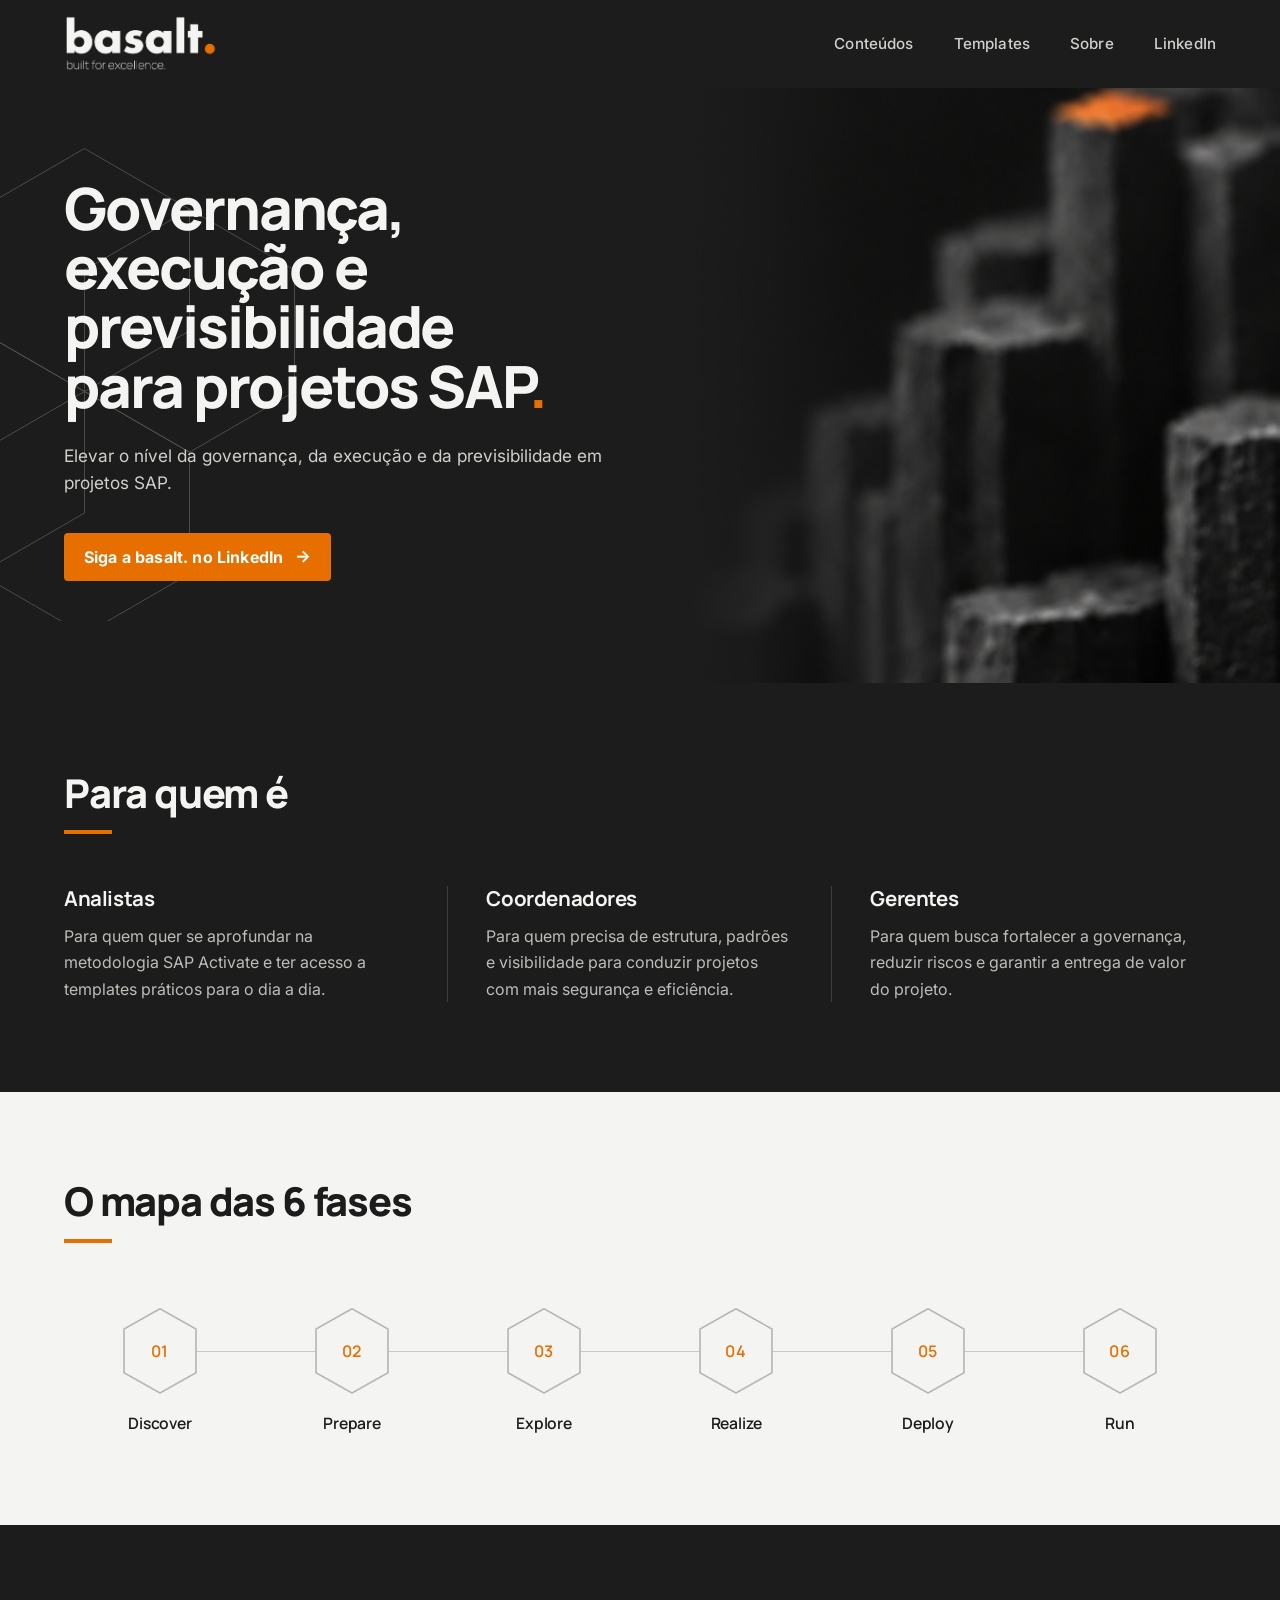
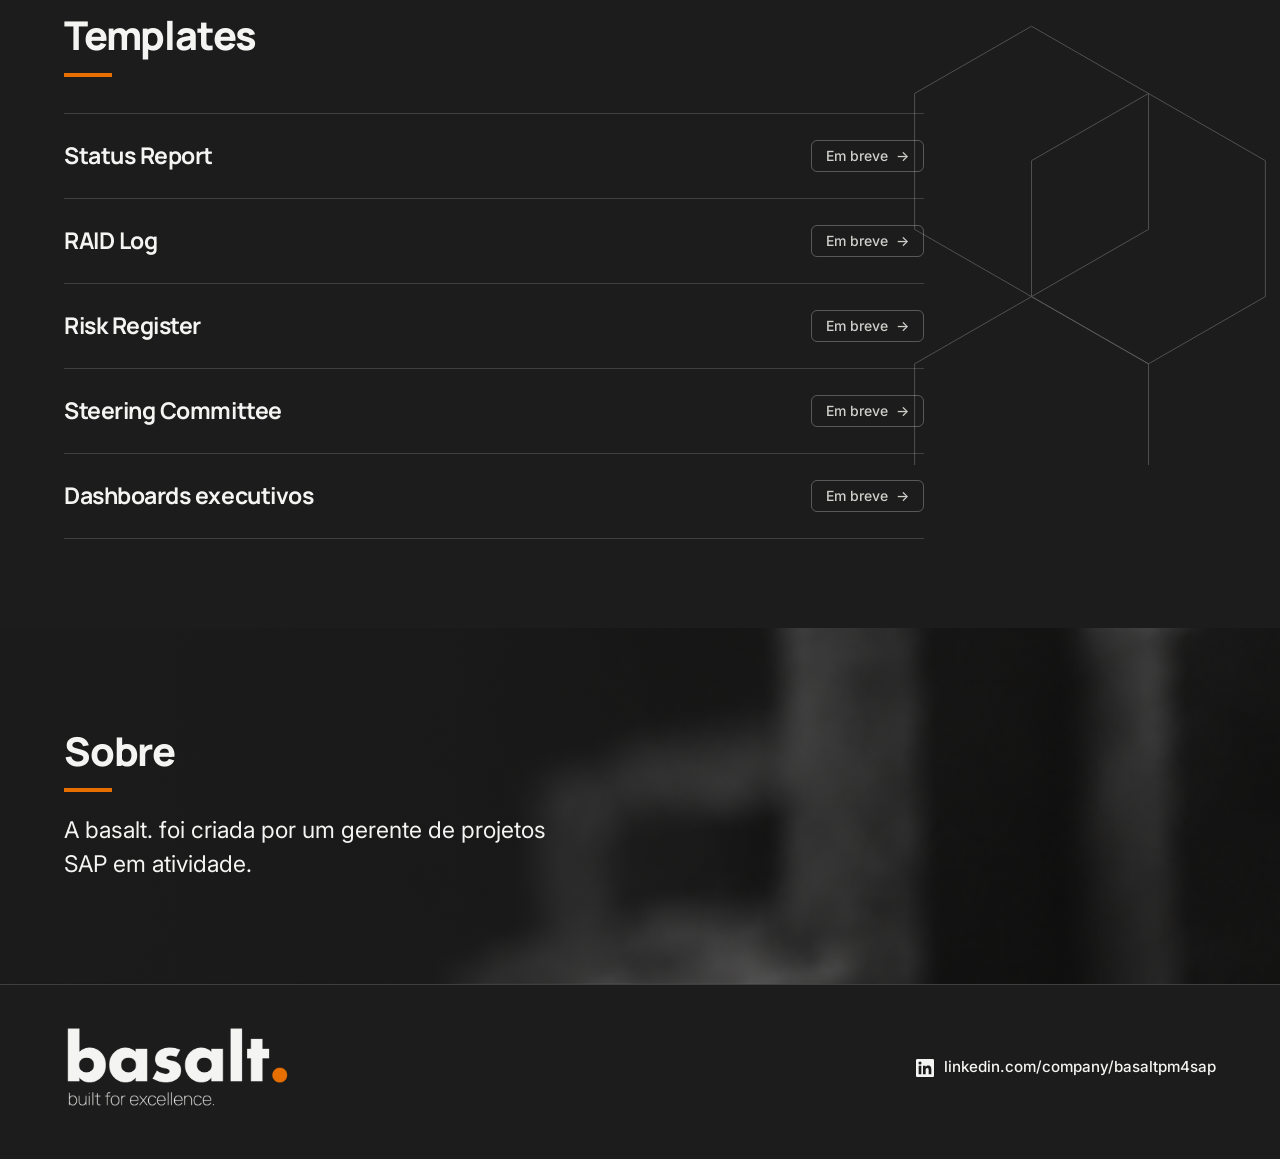
==== index.html @ 1136b487 "Publica a home estática da basalt. pronta para a Vercel. Reconstrói a página S-01 a partir da versão" ====
<!doctype html>
<html lang="pt-BR">
<head>
  <meta charset="utf-8">
  <meta name="viewport" content="width=device-width, initial-scale=1">
  <title>basalt. — Governança, execução e previsibilidade para projetos SAP</title>
  <meta name="description" content="Governança, execução e previsibilidade para projetos SAP. Conteúdos, templates e o mapa das seis fases do SAP Activate.">
  <meta name="theme-color" content="#1C1C1C">
  <meta name="robots" content="index,follow">
  <meta property="og:type" content="website">
  <meta property="og:locale" content="pt_BR">
  <meta property="og:site_name" content="basalt.">
  <meta property="og:title" content="basalt. — Governança, execução e previsibilidade para projetos SAP">
  <meta property="og:description" content="Governança, execução e previsibilidade para projetos SAP. Conteúdos, templates e o mapa das seis fases do SAP Activate.">
  <meta property="og:image" content="assets/hero-basalto.png">
  <meta property="og:image:alt" content="Colunas de basalto, imagem da basalt.">
  <meta name="twitter:card" content="summary_large_image">
  <meta name="twitter:title" content="basalt. — Governança, execução e previsibilidade para projetos SAP">
  <meta name="twitter:description" content="Governança, execução e previsibilidade para projetos SAP. Conteúdos, templates e o mapa das seis fases do SAP Activate.">
  <meta name="twitter:image" content="assets/hero-basalto.png">
  <meta name="twitter:image:alt" content="Colunas de basalto, imagem da basalt.">
  <link rel="preload" href="assets/Manrope-VariableFont_wght.ttf" as="font" type="font/ttf" crossorigin>
  <link rel="preload" href="assets/hero-basalto.png" as="image">
  <link rel="stylesheet" href="assets/site.css">
  <script type="application/ld+json">
  {
    "@context": "https://schema.org",
    "@type": "Organization",
    "name": "basalt.",
    "description": "Governança, execução e previsibilidade para projetos SAP.",
    "sameAs": ["https://www.linkedin.com/company/basaltpm4sap/"]
  }
  </script>
  <script>document.documentElement.classList.add("js");</script>
</head>
<body id="topo">
  <a class="skip" href="#conteudo">Ir para o conteúdo</a>

  <header class="header">
    <div class="wrap header-bar">
      <a class="logo" href="#topo">
        <img src="assets/logo-lockup.png" width="1300" height="490" alt="basalt., página inicial">
      </a>

      <button class="nav-toggle" type="button" aria-expanded="false" aria-controls="menu">
        <span class="nav-toggle-label">Abrir menu</span>
        <span class="nav-toggle-bars" aria-hidden="true"></span>
      </button>

      <nav class="nav" id="menu" aria-label="Principal">
        <ul>
          <li><a href="#conteudos">Conteúdos</a></li>
          <li><a href="#templates">Templates</a></li>
          <li><a href="#sobre">Sobre</a></li>
          <li>
            <a href="https://www.linkedin.com/company/basaltpm4sap/" target="_blank" rel="noopener noreferrer">
              LinkedIn<span class="sr-only"> (abre em uma nova aba)</span>
            </a>
          </li>
        </ul>
      </nav>
    </div>
  </header>

  <main id="conteudo">
    <!--
      Textos provisórios: edite o conteúdo das seções com data-provisorio.
      O layout fica nas classes; não é preciso mexer no CSS para trocar uma frase.
    -->

    <section class="hero" aria-labelledby="hero-titulo">
      <svg class="hex-cluster hex-cluster-hero" viewBox="0 0 640 700" fill="none" aria-hidden="true" focusable="false">
        <g stroke="#6B6B6B" stroke-width="1.15">
          <polygon points="150,70 290,151 290,313 150,394 10,313 10,151"/>
          <polygon points="290,151 430,232 430,394 290,475 150,394 150,232"/>
          <polygon points="10,313 150,394 150,556 10,637 -130,556 -130,394"/>
          <polygon points="150,394 290,475 290,637 150,718 10,637 10,475"/>
          <polygon points="-130,151 10,70 10,-92 -130,-173 -270,-92 -270,70"/>
        </g>
      </svg>

      <div class="hero-photo" aria-hidden="true">
        <img src="assets/hero-basalto.png" alt="" width="513" height="537" fetchpriority="high" decoding="async">
      </div>

      <div class="wrap hero-layout">
        <div class="hero-copy" data-provisorio="texto">
          <h1 id="hero-titulo">
            Governança,<br>
            execução e<br>
            previsibilidade<br>
            para projetos SAP<span class="dot">.</span>
          </h1>
          <p class="lead">Elevar o nível da governança, da execução e da previsibilidade em projetos SAP.</p>
          <a class="btn" href="https://www.linkedin.com/company/basaltpm4sap/" target="_blank" rel="noopener noreferrer">
            Siga a basalt. no LinkedIn
            <span class="btn-arrow" aria-hidden="true">→</span>
            <span class="sr-only"> (abre em uma nova aba)</span>
          </a>
        </div>
      </div>
    </section>

    <section class="band" id="para-quem" aria-labelledby="para-quem-titulo" data-provisorio="texto">
      <div class="wrap">
        <h2 class="section-title" id="para-quem-titulo">Para quem é</h2>
        <ul class="audience">
          <li>
            <h3>Analistas</h3>
            <p>Para quem quer se aprofundar na metodologia SAP Activate e ter acesso a templates práticos para o dia a dia.</p>
          </li>
          <li>
            <h3>Coordenadores</h3>
            <p>Para quem precisa de estrutura, padrões e visibilidade para conduzir projetos com mais segurança e eficiência.</p>
          </li>
          <li>
            <h3>Gerentes</h3>
            <p>Para quem busca fortalecer a governança, reduzir riscos e garantir a entrega de valor do projeto.</p>
          </li>
        </ul>
      </div>
    </section>

    <section class="band band-light" id="conteudos" aria-labelledby="conteudos-titulo" data-provisorio="texto">
      <div class="wrap">
        <h2 class="section-title" id="conteudos-titulo">O mapa das 6 fases</h2>
        <ol class="phases" aria-label="Fases do SAP Activate">
          <li>
            <span class="hex" aria-hidden="true">
              <svg viewBox="0 0 64 72" width="64" height="72" focusable="false"><polygon points="32,1.5 61.5,18 61.5,54 32,70.5 2.5,54 2.5,18"/></svg>
              <span class="hex-num">01</span>
            </span>
            <span class="phase-name" lang="en">Discover</span>
          </li>
          <li>
            <span class="hex" aria-hidden="true">
              <svg viewBox="0 0 64 72" width="64" height="72" focusable="false"><polygon points="32,1.5 61.5,18 61.5,54 32,70.5 2.5,54 2.5,18"/></svg>
              <span class="hex-num">02</span>
            </span>
            <span class="phase-name" lang="en">Prepare</span>
          </li>
          <li>
            <span class="hex" aria-hidden="true">
              <svg viewBox="0 0 64 72" width="64" height="72" focusable="false"><polygon points="32,1.5 61.5,18 61.5,54 32,70.5 2.5,54 2.5,18"/></svg>
              <span class="hex-num">03</span>
            </span>
            <span class="phase-name" lang="en">Explore</span>
          </li>
          <li>
            <span class="hex" aria-hidden="true">
              <svg viewBox="0 0 64 72" width="64" height="72" focusable="false"><polygon points="32,1.5 61.5,18 61.5,54 32,70.5 2.5,54 2.5,18"/></svg>
              <span class="hex-num">04</span>
            </span>
            <span class="phase-name" lang="en">Realize</span>
          </li>
          <li>
            <span class="hex" aria-hidden="true">
              <svg viewBox="0 0 64 72" width="64" height="72" focusable="false"><polygon points="32,1.5 61.5,18 61.5,54 32,70.5 2.5,54 2.5,18"/></svg>
              <span class="hex-num">05</span>
            </span>
            <span class="phase-name" lang="en">Deploy</span>
          </li>
          <li>
            <span class="hex" aria-hidden="true">
              <svg viewBox="0 0 64 72" width="64" height="72" focusable="false"><polygon points="32,1.5 61.5,18 61.5,54 32,70.5 2.5,54 2.5,18"/></svg>
              <span class="hex-num">06</span>
            </span>
            <span class="phase-name" lang="en">Run</span>
          </li>
        </ol>
      </div>
    </section>

    <section class="band band-templates" id="templates" aria-labelledby="templates-titulo" data-provisorio="texto">
      <svg class="hex-cluster hex-cluster-templates" viewBox="0 0 520 640" fill="none" aria-hidden="true" focusable="false">
        <g stroke="#6B6B6B" stroke-width="1.15">
          <polygon points="180,40 340,132 340,318 180,410 20,318 20,132"/>
          <polygon points="340,132 500,224 500,410 340,502 180,410 180,224"/>
          <polygon points="180,410 340,502 340,688 180,780 20,688 20,502"/>
        </g>
      </svg>
      <div class="wrap">
        <h2 class="section-title" id="templates-titulo">Templates</h2>
        <ul class="templates">
          <li>
            <span class="tpl-name" lang="en">Status Report</span>
            <span class="soon">Em breve <span aria-hidden="true">→</span></span>
          </li>
          <li>
            <span class="tpl-name" lang="en">RAID Log</span>
            <span class="soon">Em breve <span aria-hidden="true">→</span></span>
          </li>
          <li>
            <span class="tpl-name" lang="en">Risk Register</span>
            <span class="soon">Em breve <span aria-hidden="true">→</span></span>
          </li>
          <li>
            <span class="tpl-name" lang="en">Steering Committee</span>
            <span class="soon">Em breve <span aria-hidden="true">→</span></span>
          </li>
          <li>
            <span class="tpl-name">Dashboards executivos</span>
            <span class="soon">Em breve <span aria-hidden="true">→</span></span>
          </li>
        </ul>
      </div>
    </section>

    <section class="about" id="sobre" aria-labelledby="sobre-titulo" data-provisorio="texto">
      <div class="wrap">
        <h2 class="section-title" id="sobre-titulo">Sobre</h2>
        <p class="about-text">A basalt. foi criada por um gerente de projetos SAP em atividade.</p>
      </div>
    </section>
  </main>

  <footer class="footer">
    <div class="wrap footer-bar">
      <img class="footer-logo" src="assets/logo-lockup.png" width="1300" height="490" alt="basalt. built for excellence.">
      <a class="footer-link" href="https://www.linkedin.com/company/basaltpm4sap/" target="_blank" rel="noopener noreferrer">
        <svg class="li-icon" viewBox="0 0 24 24" width="18" height="18" aria-hidden="true" focusable="false">
          <path fill="currentColor" d="M20.45 20.45h-3.56v-5.57c0-1.33-.03-3.04-1.85-3.04-1.85 0-2.14 1.45-2.14 2.94v5.67H9.35V9h3.41v1.56h.05c.48-.9 1.64-1.85 3.37-1.85 3.6 0 4.27 2.37 4.27 5.46v6.28zM5.34 7.43a2.06 2.06 0 1 1 0-4.13 2.06 2.06 0 0 1 0 4.13zM7.12 20.45H3.56V9h3.56v11.45zM22.23 0H1.77C.79 0 0 .77 0 1.73v20.54C0 23.23.79 24 1.77 24h20.46c.98 0 1.77-.77 1.77-1.73V1.73C24 .77 23.21 0 22.23 0z"/>
        </svg>
        <span>linkedin.com/company/basaltpm4sap</span>
        <span class="sr-only"> (abre em uma nova aba)</span>
      </a>
    </div>
  </footer>

  <script src="assets/site.js"></script>
</body>
</html>
---- assets/site.css ----
@font-face {
  font-family: Manrope;
  src: url("Manrope-VariableFont_wght.ttf") format("truetype");
  font-weight: 200 800;
  font-style: normal;
  font-display: swap;
}

@font-face {
  font-family: Inter;
  src: url("Inter-VariableFont_opsz,wght.ttf") format("truetype");
  font-weight: 100 900;
  font-style: normal;
  font-display: swap;
}

:root {
  --ink: #1c1c1c;
  --graphite: #3b3b3b;
  --stone: #6b6b6b;
  --offwhite: #f4f4f2;
  --orange: #e76f00;
  --lead: #cfcfcb;
  --muted: #bdbdb8;
  --hairline: rgba(244, 244, 242, 0.16);
  --hairline-strong: rgba(244, 244, 242, 0.28);
  --pad: clamp(20px, 5vw, 80px);
  --max: 1440px;
  --header: 88px;
  --hex: 78px;
}

*,
*::before,
*::after {
  box-sizing: border-box;
}

* {
  margin: 0;
  padding: 0;
}

html {
  scroll-behavior: smooth;
  overflow-x: clip;
}

body {
  background: var(--ink);
  color: var(--offwhite);
  font-family: Inter, "Segoe UI", sans-serif;
  font-size: 1rem;
  font-weight: 400;
  line-height: 1.6;
  font-optical-sizing: auto;
  -webkit-font-smoothing: antialiased;
  text-rendering: optimizeLegibility;
}

img {
  max-width: 100%;
  height: auto;
}

ul,
ol {
  list-style: none;
}

a {
  color: inherit;
}

:focus:not(:focus-visible) {
  outline: none;
}

:focus-visible {
  outline: 2px solid var(--orange);
  outline-offset: 3px;
}

::selection {
  background: var(--orange);
  color: var(--ink);
}

.sr-only {
  position: absolute;
  width: 1px;
  height: 1px;
  padding: 0;
  margin: -1px;
  overflow: hidden;
  clip: rect(0, 0, 0, 0);
  white-space: nowrap;
  border: 0;
}

.skip {
  position: absolute;
  left: 16px;
  top: 12px;
  z-index: 100;
  transform: translateY(-160%);
  background: var(--orange);
  color: var(--ink);
  font-family: Manrope, Inter, sans-serif;
  font-weight: 700;
  font-size: 0.95rem;
  text-decoration: none;
  padding: 10px 14px;
}

.skip:focus {
  transform: none;
}

.wrap {
  width: min(100%, var(--max));
  margin-inline: auto;
  padding-inline: var(--pad);
}

.section-title {
  font-family: Manrope, Inter, sans-serif;
  font-weight: 800;
  font-size: clamp(2rem, 3.1vw, 2.875rem);
  letter-spacing: -0.03em;
  line-height: 1.05;
  text-wrap: balance;
}

.section-title::after {
  content: "";
  display: block;
  width: 48px;
  height: 4px;
  margin-top: 16px;
  background: var(--orange);
}

/* Header */

.header {
  position: relative;
  z-index: 20;
  background: var(--ink);
}

.header-bar {
  display: flex;
  align-items: center;
  justify-content: space-between;
  min-height: var(--header);
  gap: 24px;
}

.logo {
  display: flex;
  align-items: center;
  flex: 0 0 auto;
  text-decoration: none;
}

.logo img {
  height: 58px;
  width: auto;
}

.nav ul {
  display: flex;
  align-items: center;
  gap: 40px;
}

.nav a {
  display: inline-flex;
  align-items: center;
  min-height: 44px;
  text-decoration: none;
  font-size: 0.95rem;
  font-weight: 500;
  letter-spacing: 0.01em;
  color: var(--lead);
}

.nav a:hover {
  color: var(--offwhite);
}

.nav-toggle {
  display: none;
  width: 44px;
  height: 44px;
  margin-left: auto;
  border: 0;
  background: transparent;
  color: var(--offwhite);
  cursor: pointer;
  position: relative;
}

.nav-toggle-label {
  position: absolute;
  width: 1px;
  height: 1px;
  padding: 0;
  margin: -1px;
  overflow: hidden;
  clip: rect(0, 0, 0, 0);
  white-space: nowrap;
  border: 0;
}

.nav-toggle-bars,
.nav-toggle-bars::before,
.nav-toggle-bars::after {
  display: block;
  width: 22px;
  height: 1.5px;
  background: var(--offwhite);
  position: absolute;
  left: 11px;
}

.nav-toggle-bars {
  top: 21px;
}

.nav-toggle-bars::before,
.nav-toggle-bars::after {
  content: "";
  left: 0;
}

.nav-toggle-bars::before {
  top: -7px;
}

.nav-toggle-bars::after {
  top: 7px;
}

.header.is-open .nav-toggle-bars {
  background: transparent;
}

.header.is-open .nav-toggle-bars::before {
  top: 0;
  transform: rotate(45deg);
}

.header.is-open .nav-toggle-bars::after {
  top: 0;
  transform: rotate(-45deg);
}

/* Hero */

.hero {
  position: relative;
  overflow: hidden;
  padding-block: clamp(56px, 7vw, 96px) clamp(64px, 8vw, 108px);
}

.hex-cluster {
  position: absolute;
  pointer-events: none;
  z-index: 0;
}

.hex-cluster-hero {
  left: -28px;
  top: 8px;
  width: min(480px, 42vw);
  height: auto;
  opacity: 0.7;
}

.hero-photo {
  position: absolute;
  top: 0;
  bottom: 0;
  right: max(0px, calc((100% - var(--max)) / 2));
  width: min(46%, 680px);
  z-index: 1;
}

.hero-photo img {
  width: 100%;
  height: 100%;
  max-width: none;
  object-fit: cover;
  object-position: 68% top;
}

.hero-photo::after {
  content: "";
  position: absolute;
  inset: 0;
  background: linear-gradient(
    90deg,
    var(--ink) 0%,
    rgba(28, 28, 28, 0.78) 10%,
    rgba(28, 28, 28, 0.2) 28%,
    rgba(28, 28, 28, 0) 48%
  );
}

.hero-layout {
  position: relative;
  z-index: 2;
}

.hero-copy {
  max-width: 740px;
}

.hero h1 {
  font-family: Manrope, Inter, sans-serif;
  font-weight: 800;
  font-size: clamp(2.05rem, 4.55vw, 4.35rem);
  line-height: 1.02;
  letter-spacing: -0.035em;
}

.dot {
  color: var(--orange);
}

.lead {
  margin-top: 28px;
  max-width: 34rem;
  color: var(--lead);
  font-size: clamp(1rem, 1.35vw, 1.2rem);
  line-height: 1.55;
  text-wrap: pretty;
}

.btn {
  display: inline-flex;
  align-items: center;
  gap: 12px;
  margin-top: 36px;
  min-height: 48px;
  padding: 14px 20px;
  background: var(--orange);
  color: #fff;
  font-family: Inter, sans-serif;
  font-size: 1rem;
  font-weight: 700;
  line-height: 1;
  letter-spacing: 0.01em;
  text-decoration: none;
  border-radius: 4px;
}

.btn:focus-visible {
  outline-color: var(--offwhite);
}

.btn:hover {
  filter: brightness(1.08);
}

.btn:active {
  filter: brightness(0.96);
}

.btn-arrow {
  font-size: 1.05em;
}

/* Bands */

.band {
  padding-block: clamp(64px, 7vw, 104px);
}

.band-light {
  background: var(--offwhite);
  color: var(--ink);
}

.audience {
  display: grid;
  grid-template-columns: repeat(3, 1fr);
  margin-top: 52px;
}

.audience li {
  padding-right: clamp(20px, 3vw, 48px);
  border-right: 1px solid var(--hairline);
}

.audience li + li {
  padding-left: clamp(20px, 3vw, 48px);
}

.audience li:last-child {
  border-right: 0;
  padding-right: 0;
}

.audience h3 {
  font-family: Manrope, Inter, sans-serif;
  font-weight: 700;
  font-size: clamp(1.25rem, 1.6vw, 1.5rem);
  letter-spacing: -0.02em;
  line-height: 1.2;
  margin-bottom: 12px;
}

.audience p {
  color: var(--muted);
  font-size: 1rem;
  line-height: 1.65;
  max-width: 36ch;
  text-wrap: pretty;
}

/* Phases */

.phases {
  display: grid;
  grid-template-columns: repeat(6, minmax(0, 1fr));
  position: relative;
  margin-top: 64px;
}

.phases::before {
  content: "";
  position: absolute;
  left: calc(100% / 12);
  right: calc(100% / 12);
  top: calc(var(--hex) * 0.56);
  height: 1px;
  background: #c8c8c4;
  z-index: 0;
}

.phases li {
  position: relative;
  z-index: 1;
  display: flex;
  flex-direction: column;
  align-items: center;
  gap: 16px;
  min-width: 0;
  text-align: center;
}

.hex {
  position: relative;
  width: min(var(--hex), 100%);
  height: calc(var(--hex) * 72 / 64);
  display: grid;
  place-items: center;
  flex: 0 0 auto;
}

.hex svg {
  position: absolute;
  inset: 0;
  width: 100%;
  height: 100%;
  max-width: 100%;
}

.hex polygon {
  fill: var(--offwhite);
  stroke: #b9b9b4;
  stroke-width: 1.4;
  stroke-linejoin: round;
}

.hex-num {
  position: relative;
  z-index: 1;
  font-family: Manrope, Inter, sans-serif;
  font-weight: 600;
  font-size: 1rem;
  letter-spacing: 0.06em;
  color: var(--orange);
  line-height: 1;
}

.phase-name {
  font-family: Manrope, Inter, sans-serif;
  font-weight: 600;
  font-size: 0.98rem;
  letter-spacing: -0.01em;
  color: var(--ink);
  max-width: 100%;
}

/* Templates */

.band-templates {
  position: relative;
  overflow: hidden;
}

.hex-cluster-templates {
  right: max(0px, calc((100% - var(--max)) / 2));
  top: 72px;
  width: min(380px, 32vw);
  height: auto;
  opacity: 0.8;
}

.templates {
  position: relative;
  z-index: 1;
  max-width: 860px;
  margin-top: 36px;
  border-top: 1px solid var(--hairline);
}

.templates li {
  display: flex;
  align-items: center;
  justify-content: space-between;
  gap: 16px 24px;
  padding-block: 26px;
  border-bottom: 1px solid var(--hairline);
}

.tpl-name {
  font-family: Manrope, Inter, sans-serif;
  font-weight: 700;
  font-size: clamp(1.2rem, 1.8vw, 1.55rem);
  letter-spacing: -0.02em;
  line-height: 1.25;
}

.soon {
  display: inline-flex;
  align-items: center;
  gap: 8px;
  flex: 0 0 auto;
  padding: 8px 14px;
  border: 1px solid var(--hairline-strong);
  border-radius: 6px;
  color: var(--lead);
  font-size: 0.875rem;
  font-weight: 500;
  line-height: 1;
  white-space: nowrap;
}

/* Sobre */

.about {
  position: relative;
  background-color: var(--ink);
  background-image:
    linear-gradient(90deg, rgba(28, 28, 28, 0.94) 0%, rgba(28, 28, 28, 0.78) 36%, rgba(28, 28, 28, 0.38) 62%, rgba(28, 28, 28, 0.2) 100%),
    url("hero-basalto.png");
  background-repeat: no-repeat;
  background-size: cover;
  background-position: 76% 18%;
}

.about .wrap {
  min-height: 340px;
  display: flex;
  flex-direction: column;
  justify-content: center;
  padding-block: clamp(72px, 8vw, 112px);
}

.about-text {
  margin-top: 22px;
  max-width: 22em;
  font-size: clamp(1.15rem, 1.8vw, 1.5rem);
  line-height: 1.45;
  color: var(--offwhite);
  text-wrap: pretty;
}

/* Footer */

.footer {
  background: var(--ink);
  border-top: 1px solid var(--hairline);
}

.footer-bar {
  display: flex;
  align-items: center;
  justify-content: space-between;
  gap: 28px;
  padding-block: 40px 48px;
}

.footer-logo {
  height: 86px;
  width: auto;
}

.footer-link {
  display: inline-flex;
  align-items: center;
  gap: 10px;
  min-height: 44px;
  color: var(--offwhite);
  text-decoration: none;
  font-size: 0.95rem;
  font-weight: 500;
}

.footer-link:hover {
  text-decoration: underline;
  text-underline-offset: 4px;
}

.li-icon {
  flex: 0 0 auto;
}

@media (max-width: 900px) {
  .audience {
    grid-template-columns: 1fr;
    margin-top: 12px;
  }

  .audience li,
  .audience li + li,
  .audience li:last-child {
    padding: 22px 0;
    border-right: 0;
    border-bottom: 1px solid var(--hairline);
  }

  .audience li:last-child {
    border-bottom: 0;
    padding-bottom: 0;
  }

  .audience p {
    max-width: 46ch;
  }
}

@media (max-width: 800px) {
  :root {
    --header: 72px;
    --hex: 36px;
  }

  .logo img {
    height: 46px;
  }

  .js .nav-toggle {
    display: inline-flex;
    align-items: center;
    justify-content: center;
  }

  .js .nav {
    display: none;
    position: absolute;
    left: 0;
    right: 0;
    top: 100%;
    background: var(--ink);
    border-top: 1px solid var(--hairline);
    border-bottom: 1px solid var(--hairline);
    padding: 8px var(--pad) 16px;
  }

  .js .header.is-open .nav {
    display: block;
  }

  .nav ul {
    flex-direction: column;
    align-items: stretch;
    gap: 0;
  }

  .nav a {
    min-height: 48px;
    border-bottom: 1px solid var(--hairline);
    font-size: 1.05rem;
  }

  .nav li:last-child a {
    border-bottom: 0;
  }

  html:not(.js) .header-bar {
    flex-wrap: wrap;
    padding-block: 12px;
  }

  html:not(.js) .nav {
    flex: 1 0 100%;
  }

  html:not(.js) .nav ul {
    flex-direction: column;
    align-items: stretch;
    gap: 0;
  }

  .hero {
    padding-block: 28px 56px;
  }

  .hero-photo {
    width: 30%;
    height: 7.75rem;
    bottom: auto;
    right: 0;
  }

  .hero-photo::after {
    background: linear-gradient(
      90deg,
      var(--ink) 0%,
      rgba(28, 28, 28, 0.55) 18%,
      rgba(28, 28, 28, 0.08) 42%,
      rgba(28, 28, 28, 0) 100%
    );
  }

  .hex-cluster-hero {
    width: 220px;
    opacity: 0.55;
  }

  .hero-copy {
    padding-right: 0;
  }

  .hero h1 {
    max-width: none;
    padding-right: 28%;
    font-size: clamp(1.5rem, 6.7vw, 2.35rem);
    line-height: 1.08;
  }

  .lead {
    margin-top: 18px;
    max-width: 22rem;
  }

  .btn {
    margin-top: 26px;
    padding: 13px 16px;
  }

  .band {
    padding-block: 56px;
  }

  .phases {
    margin-top: 36px;
    gap: 0;
  }

  .phases li {
    gap: 8px;
  }

  .phase-name {
    font-size: 0.75rem;
    letter-spacing: -0.03em;
    line-height: 1.15;
    white-space: nowrap;
  }

  .hex-num {
    font-size: 0.75rem;
    letter-spacing: 0.02em;
  }

  .hex-cluster-templates {
    display: none;
  }

  .templates {
    max-width: none;
    margin-top: 28px;
  }

  .templates li {
    padding-block: 18px;
  }

  .about .wrap {
    min-height: 280px;
    padding-block: 64px;
  }

  .about {
    background-position: 80% 40%;
  }

  .footer-bar {
    flex-direction: column;
    align-items: flex-start;
    padding-block: 32px 40px;
  }

  .footer-logo {
    height: 64px;
  }
}

@media (max-width: 360px) {
  .hero h1 {
    padding-right: 31%;
    font-size: 1.45rem;
  }

  .btn {
    white-space: normal;
  }

  .soon {
    white-space: normal;
  }
}

@media (prefers-reduced-motion: reduce) {
  html {
    scroll-behavior: auto;
  }

  .btn,
  .nav-toggle-bars,
  .nav-toggle-bars::before,
  .nav-toggle-bars::after {
    transition: none;
  }
}
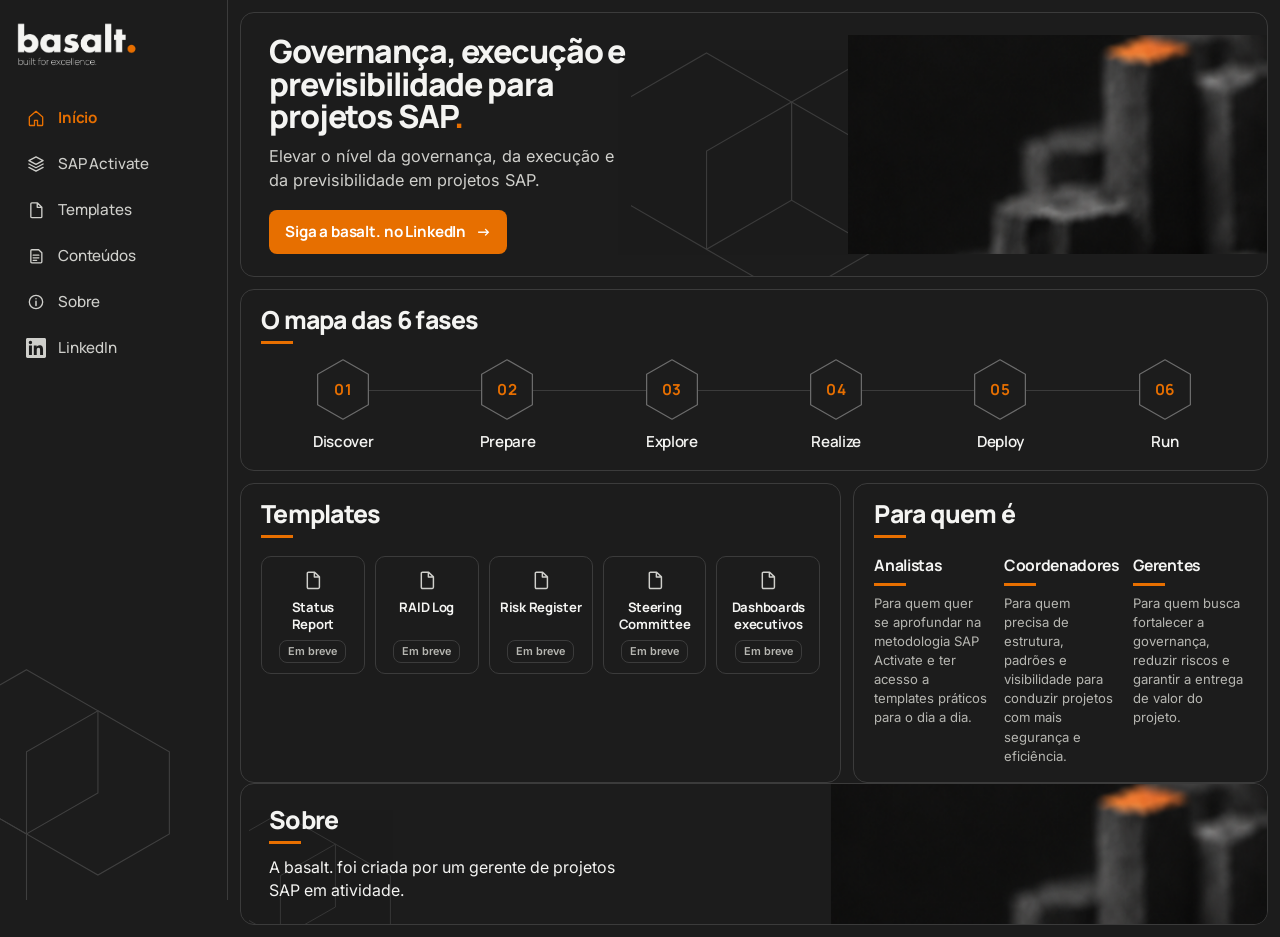
==== commit 75a1fd52: "Transforma a home da basalt. em um painel. Menu lateral fixo no desktop, barra inferior no celular e" ====
--- a/index.html
+++ b/index.html
@@ -33,199 +33,266 @@
   </script>
   <script>document.documentElement.classList.add("js");</script>
 </head>
-<body id="topo">
+<body>
+  <svg class="sprite" aria-hidden="true" focusable="false">
+    <symbol id="i-home" viewBox="0 0 24 24">
+      <path fill="none" stroke="currentColor" stroke-width="1.6" stroke-linejoin="round" d="M4 10.8 12 4l8 6.8V20a1 1 0 0 1-1 1h-5.2v-6.2H10.2V21H5a1 1 0 0 1-1-1v-9.2z"/>
+    </symbol>
+    <symbol id="i-layers" viewBox="0 0 24 24">
+      <path fill="none" stroke="currentColor" stroke-width="1.6" stroke-linejoin="round" stroke-linecap="round" d="M12 3.5 3.5 8 12 12.5 20.5 8 12 3.5zM3.5 12 12 16.5 20.5 12M3.5 16 12 20.5 20.5 16"/>
+    </symbol>
+    <symbol id="i-doc" viewBox="0 0 24 24">
+      <path fill="none" stroke="currentColor" stroke-width="1.6" stroke-linejoin="round" stroke-linecap="round" d="M7 3.5h6.8L19 8.6V20a1.2 1.2 0 0 1-1.2 1.2H7A1.2 1.2 0 0 1 5.8 20V4.7A1.2 1.2 0 0 1 7 3.5zM13.5 3.8V8.8H18.6"/>
+    </symbol>
+    <symbol id="i-pages" viewBox="0 0 24 24">
+      <path fill="none" stroke="currentColor" stroke-width="1.6" stroke-linejoin="round" stroke-linecap="round" d="M7 4.5h8.2L19 8.2V19a1.2 1.2 0 0 1-1.2 1.2H7A1.2 1.2 0 0 1 5.8 19V5.7A1.2 1.2 0 0 1 7 4.5zM8.6 11h6.8M8.6 14.2h6.8M8.6 17.2h4.2"/>
+    </symbol>
+    <symbol id="i-info" viewBox="0 0 24 24">
+      <circle cx="12" cy="12" r="8" fill="none" stroke="currentColor" stroke-width="1.6"/>
+      <path fill="none" stroke="currentColor" stroke-width="1.8" stroke-linecap="round" d="M12 11v5.2M12 8h.01"/>
+    </symbol>
+    <symbol id="i-in" viewBox="0 0 24 24">
+      <path fill="currentColor" d="M20.45 20.45h-3.56v-5.57c0-1.33-.03-3.04-1.85-3.04-1.85 0-2.14 1.45-2.14 2.94v5.67H9.35V9h3.41v1.56h.05c.48-.9 1.64-1.85 3.37-1.85 3.6 0 4.27 2.37 4.27 5.46v6.28zM5.34 7.43a2.06 2.06 0 1 1 0-4.13 2.06 2.06 0 0 1 0 4.13zM7.12 20.45H3.56V9h3.56v11.45zM22.23 0H1.77C.79 0 0 .77 0 1.73v20.54C0 23.23.79 24 1.77 24h20.46c.98 0 1.77-.77 1.77-1.73V1.73C24 .77 23.21 0 22.23 0z"/>
+    </symbol>
+  </svg>
+
   <a class="skip" href="#conteudo">Ir para o conteúdo</a>
 
-  <header class="header">
-    <div class="wrap header-bar">
-      <a class="logo" href="#topo">
+  <div class="app">
+    <div class="sidebar">
+      <a class="logo" href="#inicio">
         <img src="assets/logo-lockup.png" width="1300" height="490" alt="basalt., página inicial">
       </a>
-
-      <button class="nav-toggle" type="button" aria-expanded="false" aria-controls="menu">
-        <span class="nav-toggle-label">Abrir menu</span>
-        <span class="nav-toggle-bars" aria-hidden="true"></span>
-      </button>
-
-      <nav class="nav" id="menu" aria-label="Principal">
+      <nav class="side-nav" aria-label="Principal">
         <ul>
-          <li><a href="#conteudos">Conteúdos</a></li>
-          <li><a href="#templates">Templates</a></li>
-          <li><a href="#sobre">Sobre</a></li>
+          <li>
+            <a href="#inicio" data-target="inicio" aria-current="true">
+              <svg class="icon" aria-hidden="true" focusable="false"><use href="#i-home"/></svg>
+              <span>Início</span>
+            </a>
+          </li>
+          <li>
+            <a href="#activate" data-target="activate">
+              <svg class="icon" aria-hidden="true" focusable="false"><use href="#i-layers"/></svg>
+              <span>SAP Activate</span>
+            </a>
+          </li>
+          <li>
+            <a href="#templates" data-target="templates">
+              <svg class="icon" aria-hidden="true" focusable="false"><use href="#i-doc"/></svg>
+              <span>Templates</span>
+            </a>
+          </li>
+          <li>
+            <a href="#conteudos" data-target="conteudos">
+              <svg class="icon" aria-hidden="true" focusable="false"><use href="#i-pages"/></svg>
+              <span>Conteúdos</span>
+            </a>
+          </li>
+          <li>
+            <a href="#sobre" data-target="sobre">
+              <svg class="icon" aria-hidden="true" focusable="false"><use href="#i-info"/></svg>
+              <span>Sobre</span>
+            </a>
+          </li>
           <li>
             <a href="https://www.linkedin.com/company/basaltpm4sap/" target="_blank" rel="noopener noreferrer">
-              LinkedIn<span class="sr-only"> (abre em uma nova aba)</span>
+              <svg class="icon icon-in" aria-hidden="true" focusable="false"><use href="#i-in"/></svg>
+              <span>LinkedIn</span>
+              <span class="sr-only"> (abre em uma nova aba)</span>
             </a>
           </li>
         </ul>
       </nav>
-    </div>
-  </header>
-
-  <main id="conteudo">
-    <!--
-      Textos provisórios: edite o conteúdo das seções com data-provisorio.
-      O layout fica nas classes; não é preciso mexer no CSS para trocar uma frase.
-    -->
-
-    <section class="hero" aria-labelledby="hero-titulo">
-      <svg class="hex-cluster hex-cluster-hero" viewBox="0 0 640 700" fill="none" aria-hidden="true" focusable="false">
-        <g stroke="#6B6B6B" stroke-width="1.15">
-          <polygon points="150,70 290,151 290,313 150,394 10,313 10,151"/>
-          <polygon points="290,151 430,232 430,394 290,475 150,394 150,232"/>
-          <polygon points="10,313 150,394 150,556 10,637 -130,556 -130,394"/>
-          <polygon points="150,394 290,475 290,637 150,718 10,637 10,475"/>
-          <polygon points="-130,151 10,70 10,-92 -130,-173 -270,-92 -270,70"/>
+      <svg class="hex-mark hex-mark-side" viewBox="0 0 280 320" fill="none" aria-hidden="true" focusable="false">
+        <g stroke="#6B6B6B" stroke-width="1.2">
+          <polygon points="70,40 150,86 150,178 70,224 -10,178 -10,86"/>
+          <polygon points="150,86 230,132 230,224 150,270 70,224 70,132"/>
+          <polygon points="-10,178 70,224 70,316 -10,362 -90,316 -90,224"/>
         </g>
       </svg>
-
-      <div class="hero-photo" aria-hidden="true">
-        <img src="assets/hero-basalto.png" alt="" width="513" height="537" fetchpriority="high" decoding="async">
-      </div>
-
-      <div class="wrap hero-layout">
-        <div class="hero-copy" data-provisorio="texto">
-          <h1 id="hero-titulo">
-            Governança,<br>
-            execução e<br>
-            previsibilidade<br>
-            para projetos SAP<span class="dot">.</span>
-          </h1>
+    </div>
+
+    <div class="workspace">
+      <header class="mobile-top">
+        <a class="logo" href="#inicio">
+          <img src="assets/logo-lockup.png" width="1300" height="490" alt="basalt., página inicial">
+        </a>
+      </header>
+
+      <main id="conteudo">
+        <!--
+          Textos provisórios: edite o conteúdo dos cards com data-provisorio.
+          O layout fica nas classes; não é preciso mexer no CSS para trocar uma frase.
+        -->
+
+        <article class="card hero-card" id="inicio" aria-labelledby="hero-titulo" data-provisorio="texto">
+          <svg class="hex-mark hex-mark-hero" viewBox="0 0 360 280" fill="none" aria-hidden="true" focusable="false">
+            <g stroke="#6B6B6B" stroke-width="1.2">
+              <polygon points="80,20 170,72 170,176 80,228 -10,176 -10,72"/>
+              <polygon points="170,72 260,124 260,228 170,280 80,228 80,124"/>
+              <polygon points="260,20 350,72 350,176 260,228 170,176 170,72"/>
+            </g>
+          </svg>
+          <h1 id="hero-titulo">Governança, execução e previsibilidade para projetos SAP<span class="dot">.</span></h1>
           <p class="lead">Elevar o nível da governança, da execução e da previsibilidade em projetos SAP.</p>
           <a class="btn" href="https://www.linkedin.com/company/basaltpm4sap/" target="_blank" rel="noopener noreferrer">
             Siga a basalt. no LinkedIn
             <span class="btn-arrow" aria-hidden="true">→</span>
             <span class="sr-only"> (abre em uma nova aba)</span>
           </a>
+          <div class="hero-photo" aria-hidden="true">
+            <img src="assets/hero-basalto.png" alt="" width="513" height="537" fetchpriority="high" decoding="async">
+          </div>
+        </article>
+
+        <section class="card" id="activate" aria-labelledby="conteudos" data-provisorio="texto">
+          <h2 class="section-title" id="conteudos">O mapa das 6 fases</h2>
+          <ol class="phases" aria-label="Fases do SAP Activate">
+            <li>
+              <span class="hex" aria-hidden="true">
+                <svg viewBox="0 0 64 72" focusable="false"><polygon points="32,2 61,18.5 61,53.5 32,70 3,53.5 3,18.5"/></svg>
+                <span class="hex-num">01</span>
+              </span>
+              <span class="phase-name" lang="en">Discover</span>
+            </li>
+            <li>
+              <span class="hex" aria-hidden="true">
+                <svg viewBox="0 0 64 72" focusable="false"><polygon points="32,2 61,18.5 61,53.5 32,70 3,53.5 3,18.5"/></svg>
+                <span class="hex-num">02</span>
+              </span>
+              <span class="phase-name" lang="en">Prepare</span>
+            </li>
+            <li>
+              <span class="hex" aria-hidden="true">
+                <svg viewBox="0 0 64 72" focusable="false"><polygon points="32,2 61,18.5 61,53.5 32,70 3,53.5 3,18.5"/></svg>
+                <span class="hex-num">03</span>
+              </span>
+              <span class="phase-name" lang="en">Explore</span>
+            </li>
+            <li>
+              <span class="hex" aria-hidden="true">
+                <svg viewBox="0 0 64 72" focusable="false"><polygon points="32,2 61,18.5 61,53.5 32,70 3,53.5 3,18.5"/></svg>
+                <span class="hex-num">04</span>
+              </span>
+              <span class="phase-name" lang="en">Realize</span>
+            </li>
+            <li>
+              <span class="hex" aria-hidden="true">
+                <svg viewBox="0 0 64 72" focusable="false"><polygon points="32,2 61,18.5 61,53.5 32,70 3,53.5 3,18.5"/></svg>
+                <span class="hex-num">05</span>
+              </span>
+              <span class="phase-name" lang="en">Deploy</span>
+            </li>
+            <li>
+              <span class="hex" aria-hidden="true">
+                <svg viewBox="0 0 64 72" focusable="false"><polygon points="32,2 61,18.5 61,53.5 32,70 3,53.5 3,18.5"/></svg>
+                <span class="hex-num">06</span>
+              </span>
+              <span class="phase-name" lang="en">Run</span>
+            </li>
+          </ol>
+        </section>
+
+        <div class="split">
+          <section class="card" id="templates" aria-labelledby="templates-titulo" data-provisorio="texto">
+            <h2 class="section-title" id="templates-titulo">Templates</h2>
+            <ul class="templates">
+              <li>
+                <svg class="tpl-icon" aria-hidden="true" focusable="false"><use href="#i-doc"/></svg>
+                <span class="tpl-name" lang="en">Status Report</span>
+                <span class="soon">Em breve <span class="soon-arrow" aria-hidden="true">→</span></span>
+              </li>
+              <li>
+                <svg class="tpl-icon" aria-hidden="true" focusable="false"><use href="#i-doc"/></svg>
+                <span class="tpl-name" lang="en">RAID Log</span>
+                <span class="soon">Em breve <span class="soon-arrow" aria-hidden="true">→</span></span>
+              </li>
+              <li>
+                <svg class="tpl-icon" aria-hidden="true" focusable="false"><use href="#i-doc"/></svg>
+                <span class="tpl-name" lang="en">Risk Register</span>
+                <span class="soon">Em breve <span class="soon-arrow" aria-hidden="true">→</span></span>
+              </li>
+              <li>
+                <svg class="tpl-icon" aria-hidden="true" focusable="false"><use href="#i-doc"/></svg>
+                <span class="tpl-name" lang="en">Steering Committee</span>
+                <span class="soon">Em breve <span class="soon-arrow" aria-hidden="true">→</span></span>
+              </li>
+              <li>
+                <svg class="tpl-icon" aria-hidden="true" focusable="false"><use href="#i-doc"/></svg>
+                <span class="tpl-name">Dashboards executivos</span>
+                <span class="soon">Em breve <span class="soon-arrow" aria-hidden="true">→</span></span>
+              </li>
+            </ul>
+          </section>
+
+          <section class="card" id="para-quem" aria-labelledby="para-quem-titulo" data-provisorio="texto">
+            <h2 class="section-title" id="para-quem-titulo">Para quem é</h2>
+            <ul class="audience">
+              <li>
+                <h3>Analistas</h3>
+                <p>Para quem quer se aprofundar na metodologia SAP Activate e ter acesso a templates práticos para o dia a dia.</p>
+              </li>
+              <li>
+                <h3>Coordenadores</h3>
+                <p>Para quem precisa de estrutura, padrões e visibilidade para conduzir projetos com mais segurança e eficiência.</p>
+              </li>
+              <li>
+                <h3>Gerentes</h3>
+                <p>Para quem busca fortalecer a governança, reduzir riscos e garantir a entrega de valor do projeto.</p>
+              </li>
+            </ul>
+          </section>
         </div>
-      </div>
-    </section>
-
-    <section class="band" id="para-quem" aria-labelledby="para-quem-titulo" data-provisorio="texto">
-      <div class="wrap">
-        <h2 class="section-title" id="para-quem-titulo">Para quem é</h2>
-        <ul class="audience">
-          <li>
-            <h3>Analistas</h3>
-            <p>Para quem quer se aprofundar na metodologia SAP Activate e ter acesso a templates práticos para o dia a dia.</p>
-          </li>
-          <li>
-            <h3>Coordenadores</h3>
-            <p>Para quem precisa de estrutura, padrões e visibilidade para conduzir projetos com mais segurança e eficiência.</p>
-          </li>
-          <li>
-            <h3>Gerentes</h3>
-            <p>Para quem busca fortalecer a governança, reduzir riscos e garantir a entrega de valor do projeto.</p>
-          </li>
-        </ul>
-      </div>
-    </section>
-
-    <section class="band band-light" id="conteudos" aria-labelledby="conteudos-titulo" data-provisorio="texto">
-      <div class="wrap">
-        <h2 class="section-title" id="conteudos-titulo">O mapa das 6 fases</h2>
-        <ol class="phases" aria-label="Fases do SAP Activate">
-          <li>
-            <span class="hex" aria-hidden="true">
-              <svg viewBox="0 0 64 72" width="64" height="72" focusable="false"><polygon points="32,1.5 61.5,18 61.5,54 32,70.5 2.5,54 2.5,18"/></svg>
-              <span class="hex-num">01</span>
-            </span>
-            <span class="phase-name" lang="en">Discover</span>
-          </li>
-          <li>
-            <span class="hex" aria-hidden="true">
-              <svg viewBox="0 0 64 72" width="64" height="72" focusable="false"><polygon points="32,1.5 61.5,18 61.5,54 32,70.5 2.5,54 2.5,18"/></svg>
-              <span class="hex-num">02</span>
-            </span>
-            <span class="phase-name" lang="en">Prepare</span>
-          </li>
-          <li>
-            <span class="hex" aria-hidden="true">
-              <svg viewBox="0 0 64 72" width="64" height="72" focusable="false"><polygon points="32,1.5 61.5,18 61.5,54 32,70.5 2.5,54 2.5,18"/></svg>
-              <span class="hex-num">03</span>
-            </span>
-            <span class="phase-name" lang="en">Explore</span>
-          </li>
-          <li>
-            <span class="hex" aria-hidden="true">
-              <svg viewBox="0 0 64 72" width="64" height="72" focusable="false"><polygon points="32,1.5 61.5,18 61.5,54 32,70.5 2.5,54 2.5,18"/></svg>
-              <span class="hex-num">04</span>
-            </span>
-            <span class="phase-name" lang="en">Realize</span>
-          </li>
-          <li>
-            <span class="hex" aria-hidden="true">
-              <svg viewBox="0 0 64 72" width="64" height="72" focusable="false"><polygon points="32,1.5 61.5,18 61.5,54 32,70.5 2.5,54 2.5,18"/></svg>
-              <span class="hex-num">05</span>
-            </span>
-            <span class="phase-name" lang="en">Deploy</span>
-          </li>
-          <li>
-            <span class="hex" aria-hidden="true">
-              <svg viewBox="0 0 64 72" width="64" height="72" focusable="false"><polygon points="32,1.5 61.5,18 61.5,54 32,70.5 2.5,54 2.5,18"/></svg>
-              <span class="hex-num">06</span>
-            </span>
-            <span class="phase-name" lang="en">Run</span>
-          </li>
-        </ol>
-      </div>
-    </section>
-
-    <section class="band band-templates" id="templates" aria-labelledby="templates-titulo" data-provisorio="texto">
-      <svg class="hex-cluster hex-cluster-templates" viewBox="0 0 520 640" fill="none" aria-hidden="true" focusable="false">
-        <g stroke="#6B6B6B" stroke-width="1.15">
-          <polygon points="180,40 340,132 340,318 180,410 20,318 20,132"/>
-          <polygon points="340,132 500,224 500,410 340,502 180,410 180,224"/>
-          <polygon points="180,410 340,502 340,688 180,780 20,688 20,502"/>
-        </g>
-      </svg>
-      <div class="wrap">
-        <h2 class="section-title" id="templates-titulo">Templates</h2>
-        <ul class="templates">
-          <li>
-            <span class="tpl-name" lang="en">Status Report</span>
-            <span class="soon">Em breve <span aria-hidden="true">→</span></span>
-          </li>
-          <li>
-            <span class="tpl-name" lang="en">RAID Log</span>
-            <span class="soon">Em breve <span aria-hidden="true">→</span></span>
-          </li>
-          <li>
-            <span class="tpl-name" lang="en">Risk Register</span>
-            <span class="soon">Em breve <span aria-hidden="true">→</span></span>
-          </li>
-          <li>
-            <span class="tpl-name" lang="en">Steering Committee</span>
-            <span class="soon">Em breve <span aria-hidden="true">→</span></span>
-          </li>
-          <li>
-            <span class="tpl-name">Dashboards executivos</span>
-            <span class="soon">Em breve <span aria-hidden="true">→</span></span>
-          </li>
-        </ul>
-      </div>
-    </section>
-
-    <section class="about" id="sobre" aria-labelledby="sobre-titulo" data-provisorio="texto">
-      <div class="wrap">
-        <h2 class="section-title" id="sobre-titulo">Sobre</h2>
-        <p class="about-text">A basalt. foi criada por um gerente de projetos SAP em atividade.</p>
-      </div>
-    </section>
-  </main>
-
-  <footer class="footer">
-    <div class="wrap footer-bar">
-      <img class="footer-logo" src="assets/logo-lockup.png" width="1300" height="490" alt="basalt. built for excellence.">
-      <a class="footer-link" href="https://www.linkedin.com/company/basaltpm4sap/" target="_blank" rel="noopener noreferrer">
-        <svg class="li-icon" viewBox="0 0 24 24" width="18" height="18" aria-hidden="true" focusable="false">
-          <path fill="currentColor" d="M20.45 20.45h-3.56v-5.57c0-1.33-.03-3.04-1.85-3.04-1.85 0-2.14 1.45-2.14 2.94v5.67H9.35V9h3.41v1.56h.05c.48-.9 1.64-1.85 3.37-1.85 3.6 0 4.27 2.37 4.27 5.46v6.28zM5.34 7.43a2.06 2.06 0 1 1 0-4.13 2.06 2.06 0 0 1 0 4.13zM7.12 20.45H3.56V9h3.56v11.45zM22.23 0H1.77C.79 0 0 .77 0 1.73v20.54C0 23.23.79 24 1.77 24h20.46c.98 0 1.77-.77 1.77-1.73V1.73C24 .77 23.21 0 22.23 0z"/>
-        </svg>
-        <span>linkedin.com/company/basaltpm4sap</span>
-        <span class="sr-only"> (abre em uma nova aba)</span>
-      </a>
+
+        <section class="card about-card" id="sobre" aria-labelledby="sobre-titulo" data-provisorio="texto">
+          <svg class="hex-mark hex-mark-about" viewBox="0 0 280 200" fill="none" aria-hidden="true" focusable="false">
+            <g stroke="#6B6B6B" stroke-width="1.2">
+              <polygon points="40,20 110,60 110,140 40,180 -30,140 -30,60"/>
+              <polygon points="110,60 180,100 180,180 110,220 40,180 40,100"/>
+            </g>
+          </svg>
+          <div class="about-copy">
+            <h2 class="section-title" id="sobre-titulo">Sobre</h2>
+            <p class="about-text">A basalt. foi criada por um gerente de projetos SAP em atividade.</p>
+          </div>
+          <div class="about-photo" aria-hidden="true">
+            <img src="assets/hero-basalto.png" alt="" width="513" height="537" decoding="async">
+          </div>
+        </section>
+      </main>
     </div>
-  </footer>
+
+    <nav class="tabbar" aria-label="Principal">
+      <ul>
+        <li>
+          <a href="#inicio" data-target="inicio" aria-current="true">
+            <svg class="icon" aria-hidden="true" focusable="false"><use href="#i-home"/></svg>
+            <span>Início</span>
+          </a>
+        </li>
+        <li>
+          <a href="#activate" data-target="activate">
+            <svg class="icon" aria-hidden="true" focusable="false"><use href="#i-layers"/></svg>
+            <span>Activate</span>
+            <span class="sr-only">SAP Activate</span>
+          </a>
+        </li>
+        <li>
+          <a href="#templates" data-target="templates">
+            <svg class="icon" aria-hidden="true" focusable="false"><use href="#i-doc"/></svg>
+            <span>Templates</span>
+          </a>
+        </li>
+        <li>
+          <a href="#sobre" data-target="sobre">
+            <svg class="icon" aria-hidden="true" focusable="false"><use href="#i-info"/></svg>
+            <span>Sobre</span>
+          </a>
+        </li>
+      </ul>
+    </nav>
+  </div>
 
   <script src="assets/site.js"></script>
 </body>
--- a/assets/site.css
+++ b/assets/site.css
@@ -20,14 +20,13 @@
   --stone: #6b6b6b;
   --offwhite: #f4f4f2;
   --orange: #e76f00;
+  --muted: #b7b7b2;
   --lead: #cfcfcb;
-  --muted: #bdbdb8;
-  --hairline: rgba(244, 244, 242, 0.16);
-  --hairline-strong: rgba(244, 244, 242, 0.28);
-  --pad: clamp(20px, 5vw, 80px);
-  --max: 1440px;
-  --header: 88px;
-  --hex: 78px;
+  --sidebar: 228px;
+  --tabbar: 62px;
+  --radius: 14px;
+  --hex: 64px;
+  --gap: 12px;
 }
 
 *,
@@ -44,6 +43,7 @@
 html {
   scroll-behavior: smooth;
   overflow-x: clip;
+  color-scheme: dark;
 }
 
 body {
@@ -52,7 +52,7 @@
   font-family: Inter, "Segoe UI", sans-serif;
   font-size: 1rem;
   font-weight: 400;
-  line-height: 1.6;
+  line-height: 1.5;
   font-optical-sizing: auto;
   -webkit-font-smoothing: antialiased;
   text-rendering: optimizeLegibility;
@@ -70,6 +70,7 @@
 
 a {
   color: inherit;
+  text-decoration: none;
 }
 
 :focus:not(:focus-visible) {
@@ -93,9 +94,16 @@
   padding: 0;
   margin: -1px;
   overflow: hidden;
-  clip: rect(0, 0, 0, 0);
+  clip-path: inset(50%);
   white-space: nowrap;
   border: 0;
+}
+
+.sprite {
+  position: absolute;
+  width: 0;
+  height: 0;
+  overflow: hidden;
 }
 
 .skip {
@@ -109,325 +117,251 @@
   font-family: Manrope, Inter, sans-serif;
   font-weight: 700;
   font-size: 0.95rem;
-  text-decoration: none;
   padding: 10px 14px;
+  border-radius: 6px;
 }
 
 .skip:focus {
   transform: none;
 }
 
-.wrap {
-  width: min(100%, var(--max));
-  margin-inline: auto;
-  padding-inline: var(--pad);
+.icon {
+  width: 20px;
+  height: 20px;
+  flex: 0 0 auto;
+  display: block;
+}
+
+.app {
+  min-height: 100vh;
+}
+
+.sidebar {
+  position: fixed;
+  inset: 0 auto 0 0;
+  z-index: 20;
+  width: var(--sidebar);
+  display: flex;
+  flex-direction: column;
+  padding: 22px 16px 20px;
+  background: var(--ink);
+  border-right: 1px solid var(--graphite);
+  overflow: hidden;
+}
+
+.logo {
+  display: block;
+  width: fit-content;
+}
+
+.logo img {
+  display: block;
+  height: 46px;
+  width: auto;
+}
+
+.side-nav {
+  margin-top: 28px;
+  position: relative;
+  z-index: 1;
+}
+
+.side-nav a,
+.tabbar a {
+  display: flex;
+  align-items: center;
+  gap: 12px;
+  min-height: 44px;
+  padding: 8px 10px;
+  border-radius: 8px;
+  color: var(--lead);
+  font-family: Manrope, Inter, sans-serif;
+  font-size: 0.95rem;
+  font-weight: 500;
+  letter-spacing: -0.01em;
+}
+
+.side-nav a[aria-current="true"],
+.tabbar a[aria-current="true"] {
+  color: var(--orange);
+  font-weight: 700;
+}
+
+.side-nav li + li {
+  margin-top: 2px;
+}
+
+.hex-mark {
+  position: absolute;
+  pointer-events: none;
+}
+
+.hex-mark-side {
+  left: -36px;
+  bottom: -20px;
+  width: 250px;
+  opacity: 0.45;
+}
+
+.workspace {
+  margin-left: var(--sidebar);
+  padding: 12px;
+}
+
+.mobile-top {
+  display: none;
+}
+
+.card {
+  position: relative;
+  background: var(--ink);
+  border: 1px solid var(--graphite);
+  border-radius: var(--radius);
+  padding: 16px 20px 16px;
+  scroll-margin-top: 16px;
+  overflow: hidden;
+}
+
+.card + .card,
+.split {
+  margin-top: var(--gap);
 }
 
 .section-title {
   font-family: Manrope, Inter, sans-serif;
   font-weight: 800;
-  font-size: clamp(2rem, 3.1vw, 2.875rem);
+  font-size: 1.55rem;
   letter-spacing: -0.03em;
-  line-height: 1.05;
-  text-wrap: balance;
-}
-
-.section-title::after {
+  line-height: 1.1;
+}
+
+.section-title::after,
+.audience h3::after {
   content: "";
   display: block;
-  width: 48px;
-  height: 4px;
-  margin-top: 16px;
+  width: 32px;
+  height: 3px;
+  margin-top: 8px;
   background: var(--orange);
 }
 
-/* Header */
-
-.header {
-  position: relative;
-  z-index: 20;
-  background: var(--ink);
-}
-
-.header-bar {
-  display: flex;
-  align-items: center;
-  justify-content: space-between;
-  min-height: var(--header);
-  gap: 24px;
-}
-
-.logo {
-  display: flex;
-  align-items: center;
-  flex: 0 0 auto;
-  text-decoration: none;
-}
-
-.logo img {
-  height: 58px;
-  width: auto;
-}
-
-.nav ul {
-  display: flex;
-  align-items: center;
-  gap: 40px;
-}
-
-.nav a {
+/* Hero */
+
+.hero-card {
+  display: grid;
+  grid-template-columns: minmax(0, 1.15fr) minmax(240px, 0.85fr);
+  grid-template-areas:
+    "title photo"
+    "lead photo"
+    "btn photo";
+  align-content: center;
+  column-gap: 12px;
+  min-height: 0;
+  padding: 22px 0 22px 28px;
+}
+
+.hero-card h1 {
+  grid-area: title;
+  align-self: end;
+  max-width: 26rem;
+  padding-right: 8px;
+  font-family: Manrope, Inter, sans-serif;
+  font-weight: 800;
+  font-size: clamp(1.85rem, 2.5vw, 2.7rem);
+  line-height: 1.02;
+  letter-spacing: -0.035em;
+}
+
+.dot {
+  color: var(--orange);
+}
+
+.lead {
+  grid-area: lead;
+  align-self: center;
+  max-width: 38ch;
+  margin-top: 12px;
+  padding-right: 16px;
+  color: var(--lead);
+  font-size: 1.02rem;
+  line-height: 1.45;
+}
+
+.btn {
+  grid-area: btn;
+  justify-self: start;
   display: inline-flex;
   align-items: center;
+  gap: 10px;
+  margin-top: 18px;
   min-height: 44px;
-  text-decoration: none;
+  padding: 0 16px;
+  background: var(--orange);
+  color: #fff;
+  font-family: Manrope, Inter, sans-serif;
   font-size: 0.95rem;
-  font-weight: 500;
-  letter-spacing: 0.01em;
-  color: var(--lead);
-}
-
-.nav a:hover {
-  color: var(--offwhite);
-}
-
-.nav-toggle {
-  display: none;
-  width: 44px;
-  height: 44px;
-  margin-left: auto;
-  border: 0;
-  background: transparent;
-  color: var(--offwhite);
-  cursor: pointer;
+  font-weight: 700;
+  letter-spacing: -0.01em;
+  border-radius: 8px;
+}
+
+.btn:focus-visible {
+  outline-color: var(--offwhite);
+}
+
+.btn:hover {
+  opacity: 0.92;
+}
+
+.btn:active {
+  opacity: 1;
+}
+
+.hero-photo,
+.about-photo {
   position: relative;
-}
-
-.nav-toggle-label {
+  min-height: 0;
+  overflow: hidden;
+}
+
+.hero-photo {
+  grid-area: photo;
+}
+
+.hero-photo img,
+.about-photo img {
   position: absolute;
-  width: 1px;
-  height: 1px;
-  padding: 0;
-  margin: -1px;
-  overflow: hidden;
-  clip: rect(0, 0, 0, 0);
-  white-space: nowrap;
-  border: 0;
-}
-
-.nav-toggle-bars,
-.nav-toggle-bars::before,
-.nav-toggle-bars::after {
-  display: block;
-  width: 22px;
-  height: 1.5px;
-  background: var(--offwhite);
-  position: absolute;
-  left: 11px;
-}
-
-.nav-toggle-bars {
-  top: 21px;
-}
-
-.nav-toggle-bars::before,
-.nav-toggle-bars::after {
-  content: "";
-  left: 0;
-}
-
-.nav-toggle-bars::before {
-  top: -7px;
-}
-
-.nav-toggle-bars::after {
-  top: 7px;
-}
-
-.header.is-open .nav-toggle-bars {
-  background: transparent;
-}
-
-.header.is-open .nav-toggle-bars::before {
-  top: 0;
-  transform: rotate(45deg);
-}
-
-.header.is-open .nav-toggle-bars::after {
-  top: 0;
-  transform: rotate(-45deg);
-}
-
-/* Hero */
-
-.hero {
-  position: relative;
-  overflow: hidden;
-  padding-block: clamp(56px, 7vw, 96px) clamp(64px, 8vw, 108px);
-}
-
-.hex-cluster {
-  position: absolute;
-  pointer-events: none;
-  z-index: 0;
-}
-
-.hex-cluster-hero {
-  left: -28px;
-  top: 8px;
-  width: min(480px, 42vw);
-  height: auto;
-  opacity: 0.7;
-}
-
-.hero-photo {
-  position: absolute;
-  top: 0;
-  bottom: 0;
-  right: max(0px, calc((100% - var(--max)) / 2));
-  width: min(46%, 680px);
-  z-index: 1;
-}
-
-.hero-photo img {
+  inset: 0;
   width: 100%;
   height: 100%;
   max-width: none;
   object-fit: cover;
-  object-position: 68% top;
-}
-
-.hero-photo::after {
-  content: "";
-  position: absolute;
-  inset: 0;
-  background: linear-gradient(
-    90deg,
-    var(--ink) 0%,
-    rgba(28, 28, 28, 0.78) 10%,
-    rgba(28, 28, 28, 0.2) 28%,
-    rgba(28, 28, 28, 0) 48%
-  );
-}
-
-.hero-layout {
-  position: relative;
-  z-index: 2;
-}
-
-.hero-copy {
-  max-width: 740px;
-}
-
-.hero h1 {
-  font-family: Manrope, Inter, sans-serif;
-  font-weight: 800;
-  font-size: clamp(2.05rem, 4.55vw, 4.35rem);
-  line-height: 1.02;
-  letter-spacing: -0.035em;
-}
-
-.dot {
-  color: var(--orange);
-}
-
-.lead {
-  margin-top: 28px;
-  max-width: 34rem;
-  color: var(--lead);
-  font-size: clamp(1rem, 1.35vw, 1.2rem);
-  line-height: 1.55;
-  text-wrap: pretty;
-}
-
-.btn {
-  display: inline-flex;
-  align-items: center;
-  gap: 12px;
-  margin-top: 36px;
-  min-height: 48px;
-  padding: 14px 20px;
-  background: var(--orange);
-  color: #fff;
-  font-family: Inter, sans-serif;
-  font-size: 1rem;
-  font-weight: 700;
-  line-height: 1;
-  letter-spacing: 0.01em;
-  text-decoration: none;
-  border-radius: 4px;
-}
-
-.btn:focus-visible {
-  outline-color: var(--offwhite);
-}
-
-.btn:hover {
-  filter: brightness(1.08);
-}
-
-.btn:active {
-  filter: brightness(0.96);
-}
-
-.btn-arrow {
-  font-size: 1.05em;
-}
-
-/* Bands */
-
-.band {
-  padding-block: clamp(64px, 7vw, 104px);
-}
-
-.band-light {
-  background: var(--offwhite);
-  color: var(--ink);
-}
-
-.audience {
-  display: grid;
-  grid-template-columns: repeat(3, 1fr);
-  margin-top: 52px;
-}
-
-.audience li {
-  padding-right: clamp(20px, 3vw, 48px);
-  border-right: 1px solid var(--hairline);
-}
-
-.audience li + li {
-  padding-left: clamp(20px, 3vw, 48px);
-}
-
-.audience li:last-child {
-  border-right: 0;
-  padding-right: 0;
-}
-
-.audience h3 {
-  font-family: Manrope, Inter, sans-serif;
-  font-weight: 700;
-  font-size: clamp(1.25rem, 1.6vw, 1.5rem);
-  letter-spacing: -0.02em;
-  line-height: 1.2;
-  margin-bottom: 12px;
-}
-
-.audience p {
-  color: var(--muted);
-  font-size: 1rem;
-  line-height: 1.65;
-  max-width: 36ch;
-  text-wrap: pretty;
-}
-
-/* Phases */
+}
+
+.hero-photo img {
+  object-position: 74% 0%;
+}
+
+.about-photo img {
+  object-position: 80% 8%;
+}
+
+.hex-mark-hero {
+  left: 38%;
+  top: 8%;
+  width: min(340px, 36%);
+  opacity: 0.4;
+  z-index: 0;
+}
+
+/* Fases */
 
 .phases {
+  --hex: 56px;
   display: grid;
   grid-template-columns: repeat(6, minmax(0, 1fr));
   position: relative;
-  margin-top: 64px;
+  margin-top: 14px;
 }
 
 .phases::before {
@@ -437,8 +371,7 @@
   right: calc(100% / 12);
   top: calc(var(--hex) * 0.56);
   height: 1px;
-  background: #c8c8c4;
-  z-index: 0;
+  background: var(--graphite);
 }
 
 .phases li {
@@ -447,18 +380,17 @@
   display: flex;
   flex-direction: column;
   align-items: center;
-  gap: 16px;
+  gap: 10px;
   min-width: 0;
   text-align: center;
 }
 
 .hex {
   position: relative;
-  width: min(var(--hex), 100%);
+  width: var(--hex);
   height: calc(var(--hex) * 72 / 64);
   display: grid;
   place-items: center;
-  flex: 0 0 auto;
 }
 
 .hex svg {
@@ -466,12 +398,11 @@
   inset: 0;
   width: 100%;
   height: 100%;
-  max-width: 100%;
 }
 
 .hex polygon {
-  fill: var(--offwhite);
-  stroke: #b9b9b4;
+  fill: var(--ink);
+  stroke: var(--stone);
   stroke-width: 1.4;
   stroke-linejoin: round;
 }
@@ -480,9 +411,9 @@
   position: relative;
   z-index: 1;
   font-family: Manrope, Inter, sans-serif;
-  font-weight: 600;
-  font-size: 1rem;
-  letter-spacing: 0.06em;
+  font-weight: 700;
+  font-size: 0.95rem;
+  letter-spacing: 0.04em;
   color: var(--orange);
   line-height: 1;
 }
@@ -490,341 +421,363 @@
 .phase-name {
   font-family: Manrope, Inter, sans-serif;
   font-weight: 600;
+  font-size: 0.95rem;
+  letter-spacing: -0.02em;
+  color: var(--offwhite);
+}
+
+/* Split */
+
+.split {
+  display: grid;
+  grid-template-columns: 1.45fr 1fr;
+  gap: var(--gap);
+}
+
+.split .card {
+  margin-top: 0;
+  height: 100%;
+}
+
+.templates {
+  display: grid;
+  grid-template-columns: repeat(5, minmax(0, 1fr));
+  gap: 10px;
+  margin-top: 18px;
+}
+
+.templates li {
+  display: flex;
+  flex-direction: column;
+  align-items: center;
+  gap: 8px;
+  min-width: 0;
+  min-height: 118px;
+  padding: 12px 8px 10px;
+  border: 1px solid var(--graphite);
+  border-radius: 10px;
+  text-align: center;
+}
+
+.tpl-icon {
+  width: 22px;
+  height: 22px;
+  color: var(--lead);
+}
+
+.tpl-name {
+  font-family: Manrope, Inter, sans-serif;
+  font-weight: 700;
+  font-size: 0.82rem;
+  line-height: 1.25;
+  letter-spacing: -0.02em;
+}
+
+.soon {
+  margin-top: auto;
+  display: inline-flex;
+  align-items: center;
+  gap: 4px;
+  padding: 4px 8px;
+  border: 1px solid var(--graphite);
+  border-radius: 8px;
+  color: var(--muted);
+  font-size: 0.68rem;
+  font-weight: 600;
+  line-height: 1.2;
+  white-space: nowrap;
+}
+
+.soon-arrow {
+  display: none;
+}
+
+/* Para quem é */
+
+.audience {
+  display: grid;
+  grid-template-columns: repeat(3, minmax(0, 1fr));
+  gap: 16px;
+  margin-top: 18px;
+}
+
+.audience h3 {
+  font-family: Manrope, Inter, sans-serif;
+  font-weight: 700;
   font-size: 0.98rem;
-  letter-spacing: -0.01em;
-  color: var(--ink);
-  max-width: 100%;
-}
-
-/* Templates */
-
-.band-templates {
-  position: relative;
-  overflow: hidden;
-}
-
-.hex-cluster-templates {
-  right: max(0px, calc((100% - var(--max)) / 2));
-  top: 72px;
-  width: min(380px, 32vw);
-  height: auto;
-  opacity: 0.8;
-}
-
-.templates {
+  letter-spacing: -0.02em;
+  line-height: 1.2;
+}
+
+.audience p {
+  margin-top: 8px;
+  color: var(--muted);
+  font-size: 0.82rem;
+  line-height: 1.45;
+}
+
+/* Sobre */
+
+.about-card {
+  display: grid;
+  grid-template-columns: 1.15fr 0.85fr;
+  align-items: stretch;
+  min-height: 128px;
+  padding: 0;
+}
+
+.about-copy {
   position: relative;
   z-index: 1;
-  max-width: 860px;
-  margin-top: 36px;
-  border-top: 1px solid var(--hairline);
-}
-
-.templates li {
-  display: flex;
-  align-items: center;
-  justify-content: space-between;
-  gap: 16px 24px;
-  padding-block: 26px;
-  border-bottom: 1px solid var(--hairline);
-}
-
-.tpl-name {
-  font-family: Manrope, Inter, sans-serif;
-  font-weight: 700;
-  font-size: clamp(1.2rem, 1.8vw, 1.55rem);
-  letter-spacing: -0.02em;
-  line-height: 1.25;
-}
-
-.soon {
-  display: inline-flex;
-  align-items: center;
-  gap: 8px;
-  flex: 0 0 auto;
-  padding: 8px 14px;
-  border: 1px solid var(--hairline-strong);
-  border-radius: 6px;
-  color: var(--lead);
-  font-size: 0.875rem;
-  font-weight: 500;
-  line-height: 1;
-  white-space: nowrap;
-}
-
-/* Sobre */
-
-.about {
-  position: relative;
-  background-color: var(--ink);
-  background-image:
-    linear-gradient(90deg, rgba(28, 28, 28, 0.94) 0%, rgba(28, 28, 28, 0.78) 36%, rgba(28, 28, 28, 0.38) 62%, rgba(28, 28, 28, 0.2) 100%),
-    url("hero-basalto.png");
-  background-repeat: no-repeat;
-  background-size: cover;
-  background-position: 76% 18%;
-}
-
-.about .wrap {
-  min-height: 340px;
+  padding: 22px 28px;
   display: flex;
   flex-direction: column;
   justify-content: center;
-  padding-block: clamp(72px, 8vw, 112px);
 }
 
 .about-text {
-  margin-top: 22px;
-  max-width: 22em;
-  font-size: clamp(1.15rem, 1.8vw, 1.5rem);
+  margin-top: 12px;
+  max-width: 36ch;
+  color: var(--offwhite);
+  font-size: 1rem;
   line-height: 1.45;
-  color: var(--offwhite);
-  text-wrap: pretty;
-}
-
-/* Footer */
-
-.footer {
-  background: var(--ink);
-  border-top: 1px solid var(--hairline);
-}
-
-.footer-bar {
-  display: flex;
-  align-items: center;
-  justify-content: space-between;
-  gap: 28px;
-  padding-block: 40px 48px;
-}
-
-.footer-logo {
-  height: 86px;
-  width: auto;
-}
-
-.footer-link {
-  display: inline-flex;
-  align-items: center;
-  gap: 10px;
-  min-height: 44px;
-  color: var(--offwhite);
-  text-decoration: none;
-  font-size: 0.95rem;
-  font-weight: 500;
-}
-
-.footer-link:hover {
-  text-decoration: underline;
-  text-underline-offset: 4px;
-}
-
-.li-icon {
-  flex: 0 0 auto;
-}
-
-@media (max-width: 900px) {
-  .audience {
+}
+
+.about-photo {
+  min-height: 100%;
+}
+
+.about-photo img {
+  display: block;
+  object-position: 80% 0%;
+}
+
+.hex-mark-about {
+  left: 8px;
+  bottom: -30px;
+  width: 220px;
+  opacity: 0.35;
+}
+
+.tabbar {
+  display: none;
+}
+
+@media (max-width: 1100px) {
+  .split {
     grid-template-columns: 1fr;
-    margin-top: 12px;
-  }
-
-  .audience li,
-  .audience li + li,
-  .audience li:last-child {
-    padding: 22px 0;
-    border-right: 0;
-    border-bottom: 1px solid var(--hairline);
-  }
-
-  .audience li:last-child {
-    border-bottom: 0;
-    padding-bottom: 0;
-  }
-
-  .audience p {
-    max-width: 46ch;
   }
 }
 
 @media (max-width: 800px) {
   :root {
-    --header: 72px;
-    --hex: 36px;
-  }
-
-  .logo img {
-    height: 46px;
-  }
-
-  .js .nav-toggle {
-    display: inline-flex;
+    --hex: 32px;
+    --gap: 10px;
+  }
+
+  .sidebar {
+    display: none;
+  }
+
+  .workspace {
+    margin-left: 0;
+    padding: 12px 12px calc(var(--tabbar) + env(safe-area-inset-bottom, 0px) + 14px);
+  }
+
+  .mobile-top {
+    display: block;
+    padding: 4px 4px 10px;
+  }
+
+  .mobile-top .logo img {
+    height: 40px;
+  }
+
+  .card {
+    padding: 14px 14px 12px;
+    border-radius: 12px;
+  }
+
+  .section-title {
+    font-size: 1.2rem;
+  }
+
+  .section-title::after,
+  .audience h3::after {
+    width: 26px;
+    height: 2px;
+    margin-top: 6px;
+  }
+
+  .hero-card {
+    grid-template-columns: minmax(0, 1fr) 36%;
+    grid-template-areas:
+      "title photo"
+      "lead lead"
+      "btn btn";
+    min-height: 0;
+    padding: 0 0 12px;
+    column-gap: 0;
+  }
+
+  .hero-card h1 {
+    max-width: none;
+    margin: 14px 8px 0 14px;
+    padding-right: 0;
+    font-size: 1.3rem;
+    align-self: start;
+  }
+
+  .lead {
+    max-width: none;
+    margin: 10px 14px 0;
+    padding-right: 0;
+    font-size: 0.84rem;
+  }
+
+  .btn {
+    margin: 12px 14px 0;
+    min-height: 40px;
+    padding: 0 12px;
+    font-size: 0.84rem;
+  }
+
+  .hero-photo {
+    min-height: 118px;
+    border-radius: 0;
+  }
+
+  .hex-mark-hero {
+    display: none;
+  }
+
+  .phases {
+    margin-top: 14px;
+  }
+
+  .phases li {
+    gap: 6px;
+  }
+
+  .hex-num {
+    font-size: 0.68rem;
+  }
+
+  .phase-name {
+    font-size: 0.62rem;
+    letter-spacing: -0.03em;
+    white-space: nowrap;
+  }
+
+  .templates {
+    display: flex;
+    flex-direction: column;
+    gap: 0;
+    margin-top: 6px;
+  }
+
+  .templates li {
+    flex-direction: row;
     align-items: center;
-    justify-content: center;
-  }
-
-  .js .nav {
+    min-height: 48px;
+    padding: 8px 0;
+    border: 0;
+    border-radius: 0;
+    border-bottom: 1px solid var(--graphite);
+    text-align: left;
+    gap: 10px;
+  }
+
+  .templates li:last-child {
+    border-bottom: 0;
+  }
+
+  .tpl-name {
+    flex: 1;
+    font-size: 0.92rem;
+    text-align: left;
+  }
+
+  .soon {
+    margin-top: 0;
+    font-size: 0.75rem;
+    padding: 5px 8px;
+  }
+
+  .soon-arrow {
+    display: inline;
+  }
+
+  .audience {
+    gap: 8px;
+    margin-top: 12px;
+  }
+
+  .audience h3 {
+    font-size: 0.78rem;
+  }
+
+  .audience p {
+    font-size: 0.68rem;
+    line-height: 1.35;
+  }
+
+  .about-card {
+    grid-template-columns: 1.2fr 0.8fr;
+    min-height: 112px;
+  }
+
+  .about-copy {
+    padding: 14px 12px 14px 14px;
+  }
+
+  .about-text {
+    margin-top: 8px;
+    font-size: 0.82rem;
+    line-height: 1.4;
+  }
+
+  .about-photo {
+    min-height: 112px;
+  }
+
+  .hex-mark-about {
     display: none;
-    position: absolute;
+  }
+
+  .tabbar {
+    display: block;
+    position: fixed;
     left: 0;
     right: 0;
-    top: 100%;
+    bottom: 0;
+    z-index: 30;
     background: var(--ink);
-    border-top: 1px solid var(--hairline);
-    border-bottom: 1px solid var(--hairline);
-    padding: 8px var(--pad) 16px;
-  }
-
-  .js .header.is-open .nav {
-    display: block;
-  }
-
-  .nav ul {
+    border-top: 1px solid var(--graphite);
+    padding-bottom: env(safe-area-inset-bottom, 0px);
+  }
+
+  .tabbar ul {
+    display: grid;
+    grid-template-columns: repeat(4, 1fr);
+    min-height: var(--tabbar);
+  }
+
+  .tabbar a {
     flex-direction: column;
-    align-items: stretch;
-    gap: 0;
-  }
-
-  .nav a {
-    min-height: 48px;
-    border-bottom: 1px solid var(--hairline);
-    font-size: 1.05rem;
-  }
-
-  .nav li:last-child a {
-    border-bottom: 0;
-  }
-
-  html:not(.js) .header-bar {
-    flex-wrap: wrap;
-    padding-block: 12px;
-  }
-
-  html:not(.js) .nav {
-    flex: 1 0 100%;
-  }
-
-  html:not(.js) .nav ul {
-    flex-direction: column;
-    align-items: stretch;
-    gap: 0;
-  }
-
-  .hero {
-    padding-block: 28px 56px;
-  }
-
-  .hero-photo {
-    width: 30%;
-    height: 7.75rem;
-    bottom: auto;
-    right: 0;
-  }
-
-  .hero-photo::after {
-    background: linear-gradient(
-      90deg,
-      var(--ink) 0%,
-      rgba(28, 28, 28, 0.55) 18%,
-      rgba(28, 28, 28, 0.08) 42%,
-      rgba(28, 28, 28, 0) 100%
-    );
-  }
-
-  .hex-cluster-hero {
-    width: 220px;
-    opacity: 0.55;
-  }
-
-  .hero-copy {
-    padding-right: 0;
-  }
-
-  .hero h1 {
-    max-width: none;
-    padding-right: 28%;
-    font-size: clamp(1.5rem, 6.7vw, 2.35rem);
-    line-height: 1.08;
-  }
-
-  .lead {
-    margin-top: 18px;
-    max-width: 22rem;
-  }
-
-  .btn {
-    margin-top: 26px;
-    padding: 13px 16px;
-  }
-
-  .band {
-    padding-block: 56px;
-  }
-
-  .phases {
-    margin-top: 36px;
-    gap: 0;
-  }
-
-  .phases li {
-    gap: 8px;
-  }
-
-  .phase-name {
-    font-size: 0.75rem;
-    letter-spacing: -0.03em;
-    line-height: 1.15;
-    white-space: nowrap;
-  }
-
-  .hex-num {
-    font-size: 0.75rem;
-    letter-spacing: 0.02em;
-  }
-
-  .hex-cluster-templates {
-    display: none;
-  }
-
-  .templates {
-    max-width: none;
-    margin-top: 28px;
-  }
-
-  .templates li {
-    padding-block: 18px;
-  }
-
-  .about .wrap {
-    min-height: 280px;
-    padding-block: 64px;
-  }
-
-  .about {
-    background-position: 80% 40%;
-  }
-
-  .footer-bar {
-    flex-direction: column;
-    align-items: flex-start;
-    padding-block: 32px 40px;
-  }
-
-  .footer-logo {
-    height: 64px;
-  }
-}
-
-@media (max-width: 360px) {
-  .hero h1 {
-    padding-right: 31%;
-    font-size: 1.45rem;
-  }
-
-  .btn {
-    white-space: normal;
-  }
-
-  .soon {
-    white-space: normal;
+    justify-content: center;
+    gap: 3px;
+    min-height: var(--tabbar);
+    padding: 6px 2px 8px;
+    border-radius: 0;
+    font-size: 0.68rem;
+    font-weight: 600;
+    letter-spacing: 0;
+  }
+
+  .tabbar .icon {
+    width: 22px;
+    height: 22px;
   }
 }
 
@@ -832,11 +785,4 @@
   html {
     scroll-behavior: auto;
   }
-
-  .btn,
-  .nav-toggle-bars,
-  .nav-toggle-bars::before,
-  .nav-toggle-bars::after {
-    transition: none;
-  }
-}
+}
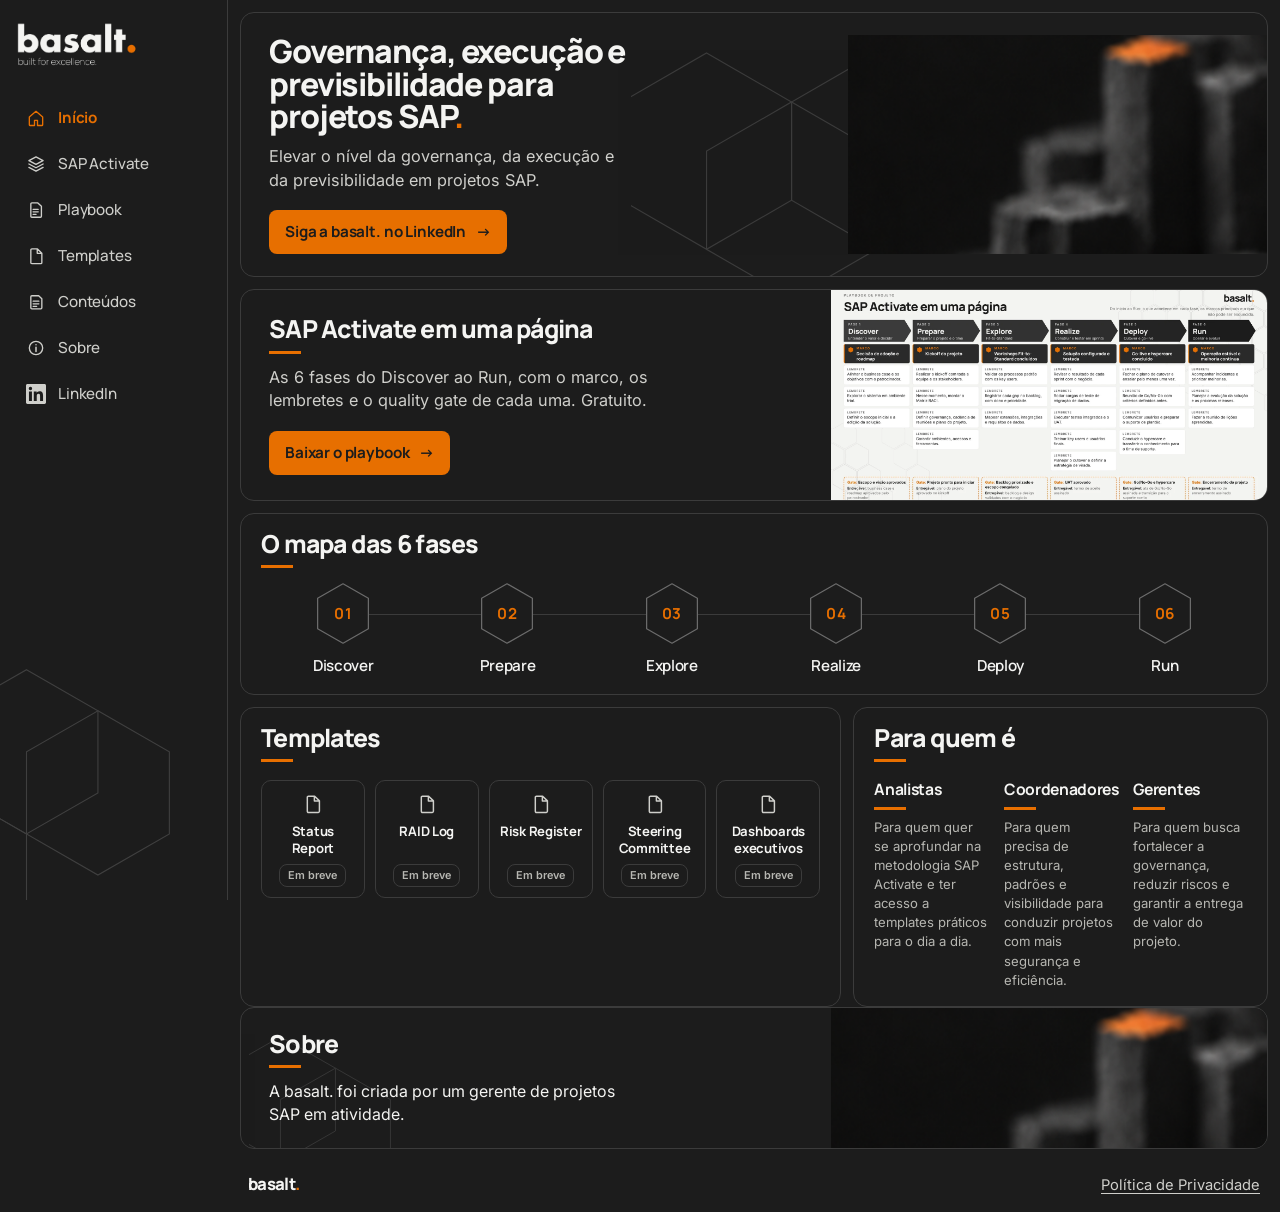
==== commit 46f2c4ca: "Adiciona o download do Playbook SAP Activate com modal de e-mail. O botão da home e da página abre u" ====
--- a/index.html
+++ b/index.html
@@ -47,6 +47,10 @@
     <symbol id="i-pages" viewBox="0 0 24 24">
       <path fill="none" stroke="currentColor" stroke-width="1.6" stroke-linejoin="round" stroke-linecap="round" d="M7 4.5h8.2L19 8.2V19a1.2 1.2 0 0 1-1.2 1.2H7A1.2 1.2 0 0 1 5.8 19V5.7A1.2 1.2 0 0 1 7 4.5zM8.6 11h6.8M8.6 14.2h6.8M8.6 17.2h4.2"/>
     </symbol>
+    <symbol id="i-playbook" viewBox="0 0 24 24">
+      <path fill="none" stroke="currentColor" stroke-width="1.6" stroke-linejoin="round" d="M7 3.5h7.2L18.5 7.6V19.5a1.2 1.2 0 0 1-1.2 1.2H7A1.2 1.2 0 0 1 5.8 19.5V4.7A1.2 1.2 0 0 1 7 3.5z"/>
+      <path fill="none" stroke="currentColor" stroke-width="1.6" stroke-linecap="round" d="M8.5 11.2h6.2M8.5 14.2h6.2M8.5 17.2h3.6"/>
+    </symbol>
     <symbol id="i-info" viewBox="0 0 24 24">
       <circle cx="12" cy="12" r="8" fill="none" stroke="currentColor" stroke-width="1.6"/>
       <path fill="none" stroke="currentColor" stroke-width="1.8" stroke-linecap="round" d="M12 11v5.2M12 8h.01"/>
@@ -75,6 +79,12 @@
             <a href="#activate" data-target="activate">
               <svg class="icon" aria-hidden="true" focusable="false"><use href="#i-layers"/></svg>
               <span>SAP Activate</span>
+            </a>
+          </li>
+          <li>
+            <a href="playbook-sap-activate/">
+              <svg class="icon" aria-hidden="true" focusable="false"><use href="#i-playbook"/></svg>
+              <span>Playbook</span>
             </a>
           </li>
           <li>
@@ -146,6 +156,20 @@
           </div>
         </article>
 
+        <section class="card playbook-cta" aria-labelledby="playbook-cta-titulo">
+          <div class="playbook-cta-copy">
+            <h2 class="section-title" id="playbook-cta-titulo">SAP Activate em uma página</h2>
+            <p>As 6 fases do Discover ao Run, com o marco, os lembretes e o quality gate de cada uma. Gratuito.</p>
+            <a class="btn" href="playbook-sap-activate/" data-open-playbook>
+              Baixar o playbook
+              <span class="btn-arrow" aria-hidden="true">→</span>
+            </a>
+          </div>
+          <div class="playbook-cta-photo">
+            <img src="assets/playbook/playbook-sap-activate-v1-claro-1600.webp" alt="Prévia do Playbook SAP Activate em versão clara." width="1600" height="900" decoding="async">
+          </div>
+        </section>
+
         <section class="card" id="activate" aria-labelledby="conteudos" data-provisorio="texto">
           <h2 class="section-title" id="conteudos">O mapa das 6 fases</h2>
           <ol class="phases" aria-label="Fases do SAP Activate">
@@ -261,6 +285,12 @@
           </div>
         </section>
       </main>
+      <footer class="site-footer">
+        <a class="footer-mark" href="#inicio">basalt<span class="dot">.</span></a>
+        <nav aria-label="Rodapé">
+          <a href="politica-de-privacidade/">Política de Privacidade</a>
+        </nav>
+      </footer>
     </div>
 
     <nav class="tabbar" aria-label="Principal">
@@ -279,6 +309,12 @@
           </a>
         </li>
         <li>
+          <a href="playbook-sap-activate/">
+            <svg class="icon" aria-hidden="true" focusable="false"><use href="#i-playbook"/></svg>
+            <span>Playbook</span>
+          </a>
+        </li>
+        <li>
           <a href="#templates" data-target="templates">
             <svg class="icon" aria-hidden="true" focusable="false"><use href="#i-doc"/></svg>
             <span>Templates</span>
@@ -294,6 +330,40 @@
     </nav>
   </div>
 
+  <div class="modal" id="playbook-modal" hidden>
+    <div class="modal-backdrop" data-close-modal></div>
+    <div class="modal-dialog" role="dialog" aria-modal="true" aria-labelledby="playbook-modal-title">
+      <button type="button" class="modal-close" data-close-modal>Fechar</button>
+      <form data-lead-form novalidate>
+        <h2 id="playbook-modal-title">Quero o playbook</h2>
+        <div class="hp" aria-hidden="true">
+          <label for="hp_field">Empresa</label>
+          <input id="hp_field" name="hp_field" type="text" tabindex="-1" autocomplete="off" autocapitalize="off" spellcheck="false">
+        </div>
+        <div class="field">
+          <label for="email">Seu melhor e-mail</label>
+          <input id="email" name="email" type="email" autocomplete="email" inputmode="email" autocapitalize="none" autocorrect="off" spellcheck="false" required maxlength="254" aria-required="true" aria-invalid="false" aria-describedby="email-erro">
+          <p id="email-erro" class="field-error" role="alert"></p>
+        </div>
+        <div class="consent">
+          <input id="consent" name="consent" type="checkbox" value="true">
+          <label for="consent">Aceito receber conteúdos da basalt. por e-mail sobre gestão de projetos SAP. Posso cancelar a qualquer momento pelo link de descadastro presente em cada e-mail. Meus dados serão tratados conforme a <a href="politica-de-privacidade/">Política de Privacidade</a>.</label>
+        </div>
+        <button class="btn" type="submit">Quero o playbook</button>
+        <p class="form-status" data-form-status role="status"></p>
+      </form>
+      <div class="success" data-success hidden>
+        <h2 id="sucesso-titulo" tabindex="-1">Pronto, o playbook é seu.</h2>
+        <p>Escolha a versão que funciona melhor para você. A clara foi pensada para impressão; a escura, para consulta na tela.</p>
+        <div class="downloads" data-downloads></div>
+        <p class="preview-note" data-preview-note hidden></p>
+        <p class="preview-note" data-network-note hidden></p>
+        <p class="signoff" lang="en">built for excellence.</p>
+      </div>
+    </div>
+  </div>
+
   <script src="assets/site.js"></script>
+  <script src="assets/js/lead-form.js"></script>
 </body>
 </html>
--- a/assets/site.css
+++ b/assets/site.css
@@ -181,8 +181,8 @@
   letter-spacing: -0.01em;
 }
 
-.side-nav a[aria-current="true"],
-.tabbar a[aria-current="true"] {
+.side-nav a[aria-current],
+.tabbar a[aria-current] {
   color: var(--orange);
   font-weight: 700;
 }
@@ -297,7 +297,8 @@
   min-height: 44px;
   padding: 0 16px;
   background: var(--orange);
-  color: #fff;
+  color: var(--ink);
+  cursor: pointer;
   font-family: Manrope, Inter, sans-serif;
   font-size: 0.95rem;
   font-weight: 700;
@@ -635,7 +636,7 @@
     font-size: 0.84rem;
   }
 
-  .btn {
+  .hero-card .btn {
     margin: 12px 14px 0;
     min-height: 40px;
     padding: 0 12px;
@@ -759,7 +760,7 @@
 
   .tabbar ul {
     display: grid;
-    grid-template-columns: repeat(4, 1fr);
+    grid-template-columns: repeat(5, minmax(0, 1fr));
     min-height: var(--tabbar);
   }
 
@@ -786,3 +787,560 @@
     scroll-behavior: auto;
   }
 }
+
+[hidden] {
+  display: none !important;
+}
+
+button,
+input {
+  font: inherit;
+}
+
+.site-footer {
+  display: flex;
+  justify-content: space-between;
+  align-items: center;
+  gap: 16px 24px;
+  flex-wrap: wrap;
+  margin-top: 14px;
+  padding: 8px 8px 4px;
+}
+
+.footer-mark {
+  font-family: Manrope, Inter, sans-serif;
+  font-weight: 800;
+  font-size: 1.05rem;
+  letter-spacing: -0.04em;
+  color: var(--offwhite);
+}
+
+.site-footer nav a {
+  color: var(--lead);
+  font-size: 0.92rem;
+  text-decoration: underline;
+  text-underline-offset: 3px;
+}
+
+.site-footer nav a:hover {
+  color: var(--offwhite);
+}
+
+.site-footer nav a[aria-current] {
+  color: var(--offwhite);
+  font-weight: 600;
+}
+
+.playbook-cta {
+  display: grid;
+  grid-template-columns: minmax(0, 1.15fr) minmax(240px, 0.85fr);
+  align-items: stretch;
+  padding: 0;
+}
+
+.playbook-cta-copy {
+  display: flex;
+  flex-direction: column;
+  justify-content: center;
+  padding: 22px 20px 22px 28px;
+}
+
+.playbook-cta-copy p {
+  max-width: 42ch;
+  margin-top: 12px;
+  color: var(--lead);
+  font-size: 1.02rem;
+  line-height: 1.45;
+}
+
+.playbook-cta .btn {
+  margin-top: 18px;
+  align-self: flex-start;
+}
+
+.playbook-cta-photo {
+  position: relative;
+  min-height: 210px;
+  overflow: hidden;
+}
+
+.playbook-cta-photo img {
+  position: absolute;
+  inset: 0;
+  width: 100%;
+  height: 100%;
+  max-width: none;
+  object-fit: cover;
+  object-position: 50% 18%;
+}
+
+.playbook-layout {
+  display: grid;
+  grid-template-columns: minmax(0, 0.92fr) minmax(280px, 1.08fr);
+  gap: var(--gap);
+  align-items: start;
+}
+
+.playbook-intro .btn {
+  margin-top: 18px;
+}
+
+.playbook-intro h1 {
+  max-width: 16ch;
+  font-family: Manrope, Inter, sans-serif;
+  font-weight: 800;
+  font-size: clamp(1.7rem, 2.4vw, 2.35rem);
+  line-height: 1.05;
+  letter-spacing: -0.035em;
+}
+
+.playbook-intro h1::after {
+  content: "";
+  display: block;
+  width: 32px;
+  height: 3px;
+  margin-top: 10px;
+  background: var(--orange);
+}
+
+.playbook-intro p {
+  max-width: 46ch;
+  margin-top: 12px;
+  color: var(--lead);
+  line-height: 1.5;
+}
+
+.preview-card {
+  min-width: 0;
+}
+
+.preview-switch {
+  display: flex;
+  flex-wrap: wrap;
+  gap: 2px 4px;
+  border-bottom: 1px solid var(--graphite);
+}
+
+.preview-switch button {
+  appearance: none;
+  background: transparent;
+  border: 0;
+  color: var(--lead);
+  font-family: Manrope, Inter, sans-serif;
+  font-weight: 600;
+  font-size: 0.92rem;
+  min-height: 44px;
+  padding: 8px 12px;
+  cursor: pointer;
+}
+
+.preview-switch button[aria-pressed="true"] {
+  color: var(--offwhite);
+  box-shadow: inset 0 -2px 0 var(--orange);
+}
+
+.preview-frame {
+  margin-top: 14px;
+  border: 1px solid var(--graphite);
+  border-radius: 10px;
+  overflow: hidden;
+  background: #111;
+}
+
+.preview-frame img {
+  display: block;
+  width: 100%;
+  height: auto;
+}
+
+.preview-open {
+  display: inline-flex;
+  align-items: center;
+  min-height: 44px;
+  margin-top: 8px;
+  color: var(--lead);
+  font-size: 0.92rem;
+  text-decoration: underline;
+  text-underline-offset: 3px;
+}
+
+.preview-open:hover {
+  color: var(--offwhite);
+}
+
+.field {
+  margin-top: 14px;
+}
+
+.field label {
+  display: block;
+  font-family: Manrope, Inter, sans-serif;
+  font-weight: 700;
+  font-size: 0.95rem;
+  letter-spacing: -0.02em;
+}
+
+.opt {
+  color: var(--muted);
+  font-family: Inter, sans-serif;
+  font-weight: 500;
+  font-size: 0.82rem;
+}
+
+.field input {
+  display: block;
+  width: 100%;
+  margin-top: 6px;
+  min-height: 48px;
+  padding: 10px 12px;
+  border: 1px solid var(--graphite);
+  border-radius: 8px;
+  background: #141414;
+  color: var(--offwhite);
+}
+
+.field input[aria-invalid="true"] {
+  border-color: var(--orange);
+}
+
+.field-error {
+  max-width: 40rem;
+  margin-top: 8px;
+  padding: 8px 10px;
+  border-left: 3px solid var(--orange);
+  background: var(--graphite);
+  color: var(--offwhite);
+  font-size: 0.92rem;
+  line-height: 1.4;
+}
+
+.field-error:empty,
+.form-status:empty {
+  display: none;
+}
+
+.consent {
+  display: flex;
+  gap: 12px;
+  align-items: flex-start;
+  margin-top: 16px;
+}
+
+.consent input {
+  width: 24px;
+  height: 24px;
+  margin-top: 2px;
+  flex: 0 0 auto;
+  accent-color: var(--orange);
+}
+
+.consent label {
+  color: var(--lead);
+  font-size: 0.95rem;
+  line-height: 1.45;
+}
+
+.consent a {
+  color: var(--offwhite);
+  text-decoration: underline;
+  text-underline-offset: 2px;
+}
+
+.modal .btn {
+  margin-top: 18px;
+}
+
+.form-status {
+  margin-top: 12px;
+  color: var(--offwhite);
+  font-size: 0.92rem;
+  line-height: 1.4;
+}
+
+.hp {
+  position: absolute;
+  width: 1px;
+  height: 1px;
+  margin: -1px;
+  padding: 0;
+  overflow: hidden;
+  clip-path: inset(50%);
+  white-space: nowrap;
+  border: 0;
+}
+
+.success h2 {
+  font-family: Manrope, Inter, sans-serif;
+  font-weight: 800;
+  font-size: clamp(1.45rem, 2vw, 1.85rem);
+  letter-spacing: -0.03em;
+  line-height: 1.1;
+}
+
+.success h2::after {
+  content: "";
+  display: block;
+  width: 32px;
+  height: 3px;
+  margin-top: 10px;
+  background: var(--orange);
+}
+
+.success h2:focus {
+  outline: 2px solid var(--orange);
+  outline-offset: 4px;
+}
+
+.success > p {
+  max-width: 48ch;
+  margin-top: 12px;
+  color: var(--lead);
+  line-height: 1.5;
+}
+
+.downloads {
+  display: flex;
+  flex-wrap: wrap;
+  gap: 10px;
+  margin-top: 18px;
+}
+
+.btn.btn-download {
+  background: transparent;
+  color: var(--offwhite);
+  border: 1px solid #8d8d8d;
+  box-shadow: inset 0 -2px 0 var(--orange);
+}
+
+.btn.btn-download:hover {
+  opacity: 1;
+  border-color: var(--orange);
+}
+
+.btn.btn-download:focus-visible {
+  outline-color: var(--orange);
+}
+
+.preview-note {
+  margin-top: 14px;
+  color: var(--lead);
+  font-size: 0.85rem;
+  line-height: 1.4;
+}
+
+.signoff {
+  margin-top: 22px;
+  color: var(--lead);
+  font-family: Manrope, Inter, sans-serif;
+  font-weight: 500;
+  font-size: 0.78rem;
+  letter-spacing: 0.14em;
+}
+
+.footnote {
+  margin: 14px 8px 0;
+  max-width: 68ch;
+  color: var(--muted);
+  font-size: 0.85rem;
+  line-height: 1.45;
+}
+
+.policy h1 {
+  max-width: 16ch;
+  font-family: Manrope, Inter, sans-serif;
+  font-weight: 800;
+  font-size: clamp(1.8rem, 3vw, 2.4rem);
+  letter-spacing: -0.035em;
+  line-height: 1.05;
+}
+
+.policy h1::after {
+  content: "";
+  display: block;
+  width: 32px;
+  height: 3px;
+  margin-top: 10px;
+  background: var(--orange);
+}
+
+.policy-flag,
+.policy-section p {
+  max-width: 62ch;
+  margin-top: 12px;
+  color: var(--offwhite);
+  line-height: 1.5;
+}
+
+.policy-flag {
+  padding: 12px 14px;
+  border-left: 3px solid var(--orange);
+  background: var(--graphite);
+}
+
+.policy-section {
+  margin-top: 26px;
+}
+
+.policy-section h2 {
+  font-family: Manrope, Inter, sans-serif;
+  font-weight: 800;
+  font-size: 1.2rem;
+  letter-spacing: -0.03em;
+}
+
+.policy-section h2::after {
+  content: "";
+  display: block;
+  width: 26px;
+  height: 2px;
+  margin-top: 8px;
+  background: var(--orange);
+}
+
+@media (max-width: 800px) {
+  .playbook-cta {
+    grid-template-columns: 1fr;
+    padding: 0;
+  }
+
+  .playbook-cta-copy {
+    padding: 14px 14px 0;
+  }
+
+  .playbook-cta-copy p {
+    font-size: 0.84rem;
+  }
+
+  .playbook-cta .btn {
+    width: 100%;
+    justify-content: center;
+    margin: 12px 0 14px;
+  }
+
+  .playbook-cta-photo {
+    min-height: 168px;
+  }
+
+  .playbook-layout {
+    grid-template-columns: 1fr;
+  }
+
+  .playbook-intro .btn,
+  .modal .btn {
+    width: 100%;
+    justify-content: center;
+  }
+
+  .playbook-intro h1 {
+    font-size: 1.45rem;
+  }
+
+  .playbook-intro p,
+  .consent label,
+  .success > p {
+    font-size: 0.92rem;
+  }
+
+  .preview-switch button {
+    padding: 8px 8px;
+    font-size: 0.82rem;
+  }
+
+  .lead-card .btn,
+  .btn.btn-download {
+    width: 100%;
+    justify-content: center;
+  }
+
+  .policy {
+    padding: 16px 14px 20px;
+  }
+
+  .tabbar a {
+    gap: 2px;
+    padding: 6px 1px 7px;
+    font-size: 0.62rem;
+  }
+}
+
+.modal {
+  position: fixed;
+  inset: 0;
+  z-index: 80;
+  display: grid;
+  place-items: center;
+  padding: 16px;
+}
+
+.modal-backdrop {
+  position: absolute;
+  inset: 0;
+  background: rgba(12, 12, 12, 0.72);
+}
+
+.modal-dialog {
+  position: relative;
+  z-index: 1;
+  width: min(100%, 34rem);
+  max-height: min(100%, calc(100vh - 32px));
+  max-height: min(100%, calc(100dvh - 32px));
+  overflow: auto;
+  padding: 22px 22px 20px;
+  background: var(--ink);
+  border: 1px solid #8d8d8d;
+  border-radius: var(--radius);
+}
+
+.modal-dialog h2 {
+  max-width: 18ch;
+  padding-right: 72px;
+  font-family: Manrope, Inter, sans-serif;
+  font-weight: 800;
+  font-size: clamp(1.35rem, 2vw, 1.7rem);
+  letter-spacing: -0.03em;
+  line-height: 1.1;
+}
+
+.modal-dialog h2::after {
+  content: "";
+  display: block;
+  width: 32px;
+  height: 3px;
+  margin-top: 10px;
+  background: var(--orange);
+}
+
+.modal-dialog h2:focus {
+  outline: 2px solid var(--orange);
+  outline-offset: 4px;
+}
+
+.modal-close {
+  position: absolute;
+  top: 8px;
+  right: 8px;
+  min-width: 44px;
+  min-height: 44px;
+  padding: 0 12px;
+  border: 0;
+  background: transparent;
+  color: var(--lead);
+  font-family: Manrope, Inter, sans-serif;
+  font-weight: 700;
+  cursor: pointer;
+}
+
+.modal-close:hover {
+  color: var(--offwhite);
+}
+
+@media (max-width: 800px) {
+  .modal {
+    padding: 10px;
+  }
+
+  .modal-dialog {
+    width: 100%;
+    padding: 18px 14px 16px;
+  }
+}
